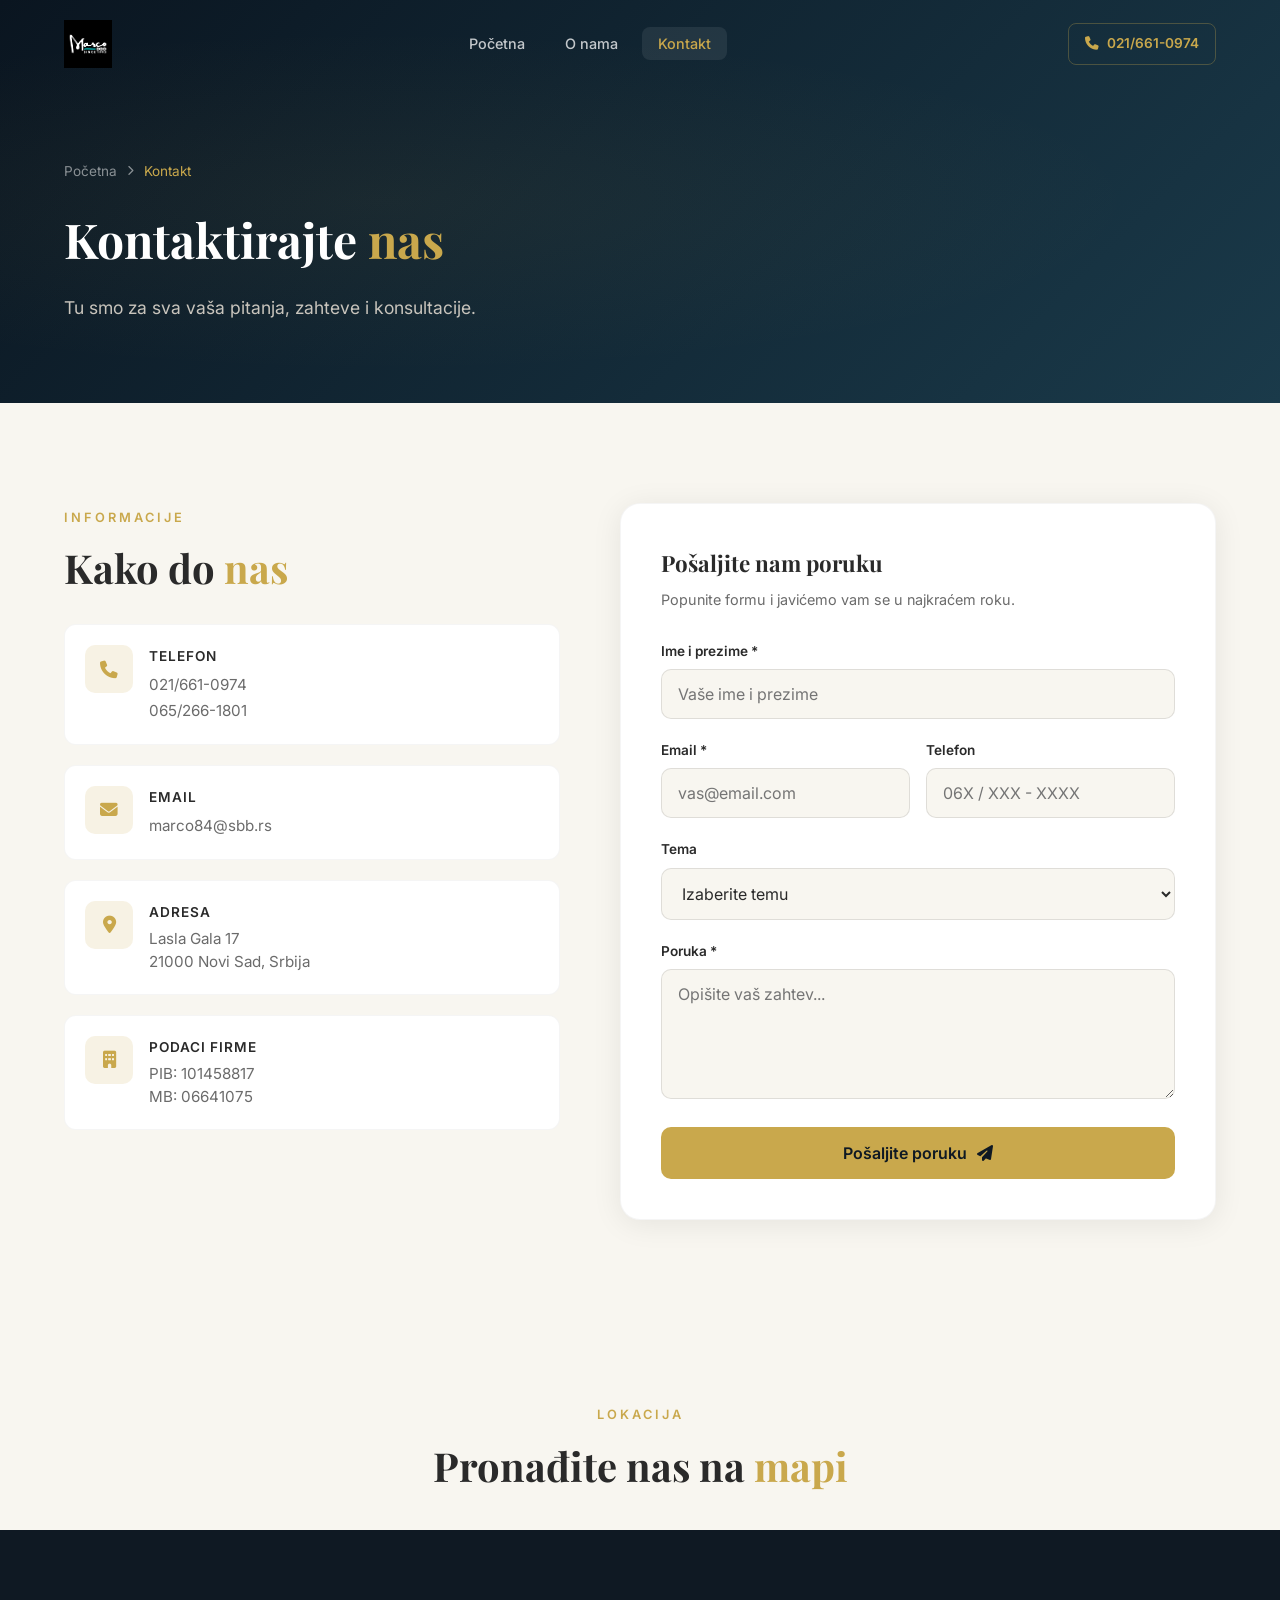
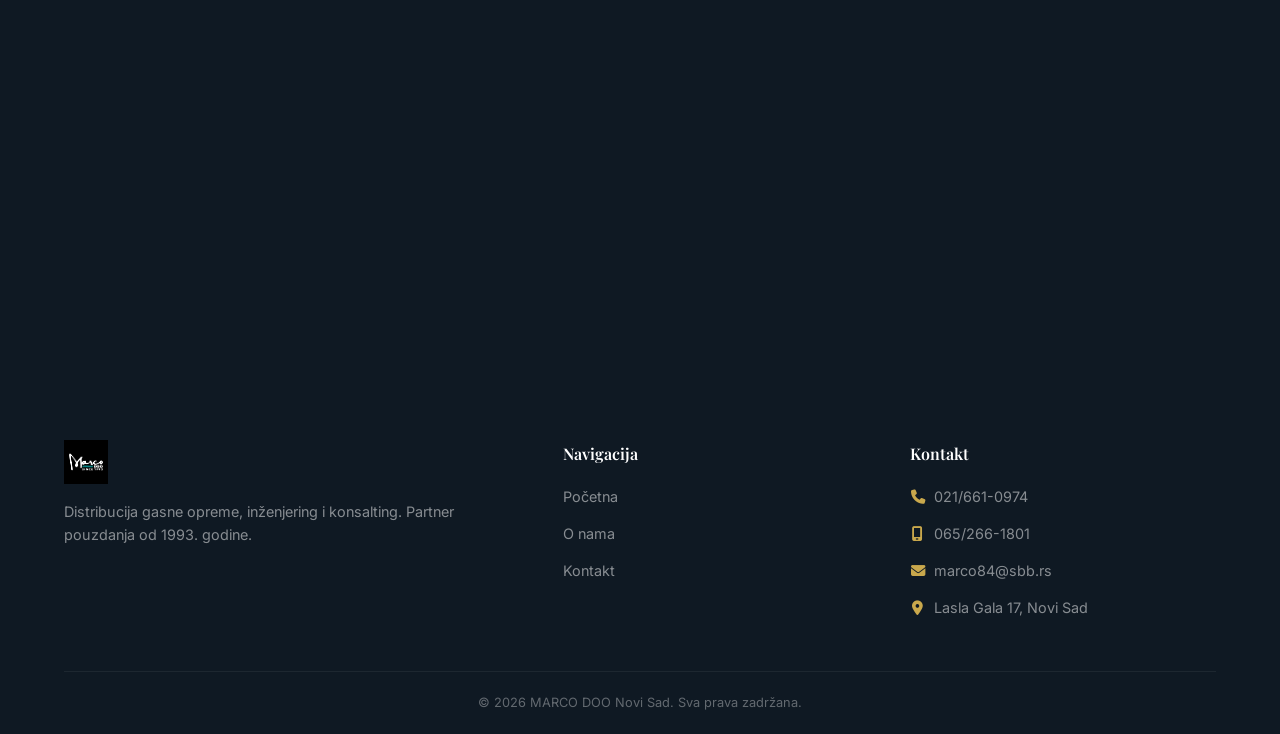
==== kontakt.html @ 7f768293 "Add OG & Twitter Card meta tags with logo image for rich link previews Added complete Open Graph and" ====
<!DOCTYPE html>
<html lang="sr" dir="ltr">
<head>
  <meta charset="UTF-8">
  <meta name="viewport" content="width=device-width, initial-scale=1.0">
  <title>Kontakt - MARCO DOO Novi Sad</title>
  <meta name="description" content="Kontaktirajte MARCO DOO Novi Sad — telefon, email, adresa. Distribucija gasne opreme i inženjering.">
  <link rel="canonical" href="https://marco-ns.rs/kontakt.html">
  <meta property="og:title" content="Kontakt - MARCO DOO Novi Sad">
  <meta property="og:description" content="Kontaktirajte nas za sve informacije o gasnoj opremi, inženjeringu i konsaltingu.">
  <meta property="og:type" content="website">
  <meta property="og:url" content="https://marco-ns.rs/kontakt.html">
  <meta property="og:image" content="https://marco-ns.rs/images/viber_image_2026-03-04_09-18-24-986.jpg">
  <meta property="og:image:alt" content="MARCO DOO logo">
  <meta property="og:image:type" content="image/jpeg">
  <meta property="og:image:width" content="1200">
  <meta property="og:image:height" content="630">
  <meta property="og:site_name" content="MARCO DOO">
  <meta property="og:locale" content="sr_RS">
  <meta name="twitter:card" content="summary_large_image">
  <meta name="twitter:title" content="Kontakt - MARCO DOO Novi Sad">
  <meta name="twitter:description" content="Kontaktirajte nas za sve informacije o gasnoj opremi, inženjeringu i konsaltingu.">
  <meta name="twitter:image" content="https://marco-ns.rs/images/viber_image_2026-03-04_09-18-24-986.jpg">
  <link rel="preconnect" href="https://fonts.googleapis.com">
  <link rel="preconnect" href="https://fonts.gstatic.com" crossorigin>
  <link href="https://fonts.googleapis.com/css2?family=Playfair+Display:wght@400;500;600;700&family=Inter:wght@300;400;500;600;700&display=swap" rel="stylesheet">
  <link rel="stylesheet" href="https://cdnjs.cloudflare.com/ajax/libs/font-awesome/6.5.1/css/all.min.css">
  <link rel="stylesheet" href="style.css">
</head>
<body>

  <!-- Preloader -->
  <div class="preloader" id="preloader">
    <div class="preloader__inner">
      <div class="preloader__logo"><img src="images/viber_image_2026-03-04_09-18-24-986.jpg" alt="MARCO DOO" class="preloader__logo-img"></div>
      <div class="preloader__bar"><div class="preloader__progress"></div></div>
    </div>
  </div>

  <!-- Header -->
  <header class="header" id="header">
    <nav class="nav container">
      <a href="index.html" class="nav__logo">
        <img src="images/viber_image_2026-03-04_09-18-24-986.jpg" alt="MARCO DOO logo" class="nav__logo-img">
      </a>
      <ul class="nav__menu" id="navMenu">
        <li><a href="index.html" class="nav__link"><i class="fa-solid fa-house"></i> Početna</a></li>
        <li><a href="onama.html" class="nav__link"><i class="fa-solid fa-landmark"></i> O nama</a></li>
        <li><a href="kontakt.html" class="nav__link active"><i class="fa-solid fa-envelope"></i> Kontakt</a></li>
        <li class="nav__menu-cta">
          <a href="tel:+381216610974" class="btn btn--gold btn--sm"><i class="fa-solid fa-phone"></i> Pozovite nas</a>
        </li>
        <li class="nav__menu-social">
          <a href="mailto:marco84@sbb.rs"><i class="fa-solid fa-envelope"></i></a>
          <a href="tel:+381216610974"><i class="fa-solid fa-phone"></i></a>
        </li>
      </ul>
      <div class="nav__actions">
        <a href="tel:+381216610974" class="nav__phone"><i class="fa-solid fa-phone"></i> <span>021/661-0974</span></a>
        <button class="nav__burger" id="navBurger" aria-label="Otvori meni">
          <span></span><span></span><span></span>
        </button>
      </div>
    </nav>
    <div class="mobile-overlay" id="mobileOverlay"></div>
  </header>

  <main>
    <!-- Page Hero -->
    <section class="page-hero">
      <div class="page-hero__bg"></div>
      <div class="container page-hero__content">
        <div class="page-hero__breadcrumb animate-on-scroll">
          <a href="index.html">Početna</a> <i class="fa-solid fa-chevron-right"></i> <span>Kontakt</span>
        </div>
        <h1 class="animate-on-scroll">Kontaktirajte <span class="text-gold">nas</span></h1>
        <p class="animate-on-scroll">Tu smo za sva vaša pitanja, zahteve i konsultacije.</p>
      </div>
    </section>

    <!-- Contact Section -->
    <section class="contact section">
      <div class="container">
        <div class="contact__grid">
          <!-- Contact Info -->
          <div class="contact__info">
            <span class="section__label animate-on-scroll">Informacije</span>
            <h2 class="section__title animate-on-scroll">Kako do <span class="text-gold">nas</span></h2>

            <div class="contact__cards">
              <div class="contact__card animate-on-scroll">
                <div class="contact__card-icon"><i class="fa-solid fa-phone"></i></div>
                <div>
                  <h4>Telefon</h4>
                  <a href="tel:+381216610974">021/661-0974</a>
                  <a href="tel:+381652661801">065/266-1801</a>
                </div>
              </div>
              <div class="contact__card animate-on-scroll">
                <div class="contact__card-icon"><i class="fa-solid fa-envelope"></i></div>
                <div>
                  <h4>Email</h4>
                  <a href="mailto:marco84@sbb.rs">marco84@sbb.rs</a>
                </div>
              </div>
              <div class="contact__card animate-on-scroll">
                <div class="contact__card-icon"><i class="fa-solid fa-location-dot"></i></div>
                <div>
                  <h4>Adresa</h4>
                  <p>Lasla Gala 17<br>21000 Novi Sad, Srbija</p>
                </div>
              </div>
              <div class="contact__card animate-on-scroll">
                <div class="contact__card-icon"><i class="fa-solid fa-building"></i></div>
                <div>
                  <h4>Podaci firme</h4>
                  <p>PIB: 101458817<br>MB: 06641075</p>
                </div>
              </div>
            </div>
          </div>

          <!-- Contact Form -->
          <div class="contact__form-wrap animate-on-scroll">
            <h3>Pošaljite nam poruku</h3>
            <p>Popunite formu i javićemo vam se u najkraćem roku.</p>
            <form class="contact__form" id="contactForm">
              <div class="form__group">
                <label for="name">Ime i prezime *</label>
                <input type="text" id="name" name="name" required placeholder="Vaše ime i prezime">
              </div>
              <div class="form__row">
                <div class="form__group">
                  <label for="email">Email *</label>
                  <input type="email" id="email" name="email" required placeholder="vas@email.com">
                </div>
                <div class="form__group">
                  <label for="phone">Telefon</label>
                  <input type="tel" id="phone" name="phone" placeholder="06X / XXX - XXXX">
                </div>
              </div>
              <div class="form__group">
                <label for="subject">Tema</label>
                <select id="subject" name="subject">
                  <option value="">Izaberite temu</option>
                  <option value="distribucija">Distribucija gasne opreme</option>
                  <option value="inzenjering">Inženjering i projektovanje</option>
                  <option value="konsalting">Konsalting</option>
                  <option value="servis">Servis i podrška</option>
                  <option value="ostalo">Ostalo</option>
                </select>
              </div>
              <div class="form__group">
                <label for="message">Poruka *</label>
                <textarea id="message" name="message" rows="5" required placeholder="Opišite vaš zahtev..."></textarea>
              </div>
              <button type="submit" class="btn btn--gold btn--lg btn--full">
                Pošaljite poruku <i class="fa-solid fa-paper-plane"></i>
              </button>
            </form>
          </div>
        </div>
      </div>
    </section>

    <!-- Map -->
    <section class="map-section">
      <div class="map-section__header container">
        <span class="section__label animate-on-scroll">Lokacija</span>
        <h2 class="section__title animate-on-scroll">Pronađite nas na <span class="text-gold">mapi</span></h2>
      </div>
      <div class="map-section__wrap">
        <iframe
          src="https://maps.google.com/maps?q=Lasla+Gala+17+Novi+Sad&output=embed"
          width="100%"
          height="450"
          style="border:0;"
          allowfullscreen=""
          loading="lazy"
          referrerpolicy="no-referrer-when-downgrade"
          title="MARCO DOO lokacija - Lasla Gala 17, Novi Sad">
        </iframe>
      </div>
    </section>
  </main>

  <!-- Footer -->
  <footer class="footer">
    <div class="container">
      <div class="footer__inner">
        <div class="footer__brand">
          <a href="index.html" class="footer__logo">
            <img src="images/viber_image_2026-03-04_09-18-24-986.jpg" alt="MARCO DOO logo" class="footer__logo-img">
          </a>
          <p class="footer__desc">Distribucija gasne opreme, inženjering i konsalting. Partner pouzdanja od 1993. godine.</p>
        </div>
        <div class="footer__nav">
          <h4>Navigacija</h4>
          <ul>
            <li><a href="index.html">Početna</a></li>
            <li><a href="onama.html">O nama</a></li>
            <li><a href="kontakt.html">Kontakt</a></li>
          </ul>
        </div>
        <div class="footer__contact">
          <h4>Kontakt</h4>
          <ul>
            <li><a href="tel:+381216610974"><i class="fa-solid fa-phone"></i> 021/661-0974</a></li>
            <li><a href="tel:+381652661801"><i class="fa-solid fa-mobile-screen"></i> 065/266-1801</a></li>
            <li><a href="mailto:marco84@sbb.rs"><i class="fa-solid fa-envelope"></i> marco84@sbb.rs</a></li>
            <li><span><i class="fa-solid fa-location-dot"></i> Lasla Gala 17, Novi Sad</span></li>
          </ul>
        </div>
      </div>
      <div class="footer__bottom">
        <p>&copy; <span class="current-year"></span> MARCO DOO Novi Sad. Sva prava zadržana.</p>
      </div>
    </div>
  </footer>

  <!-- Back to top -->
  <button class="back-to-top" id="backToTop" aria-label="Nazad na vrh">
    <i class="fa-solid fa-chevron-up"></i>
  </button>

  <script src="script.js"></script>
</body>
</html>
---- style.css ----
/* ================================================
   MARCO DOO - Premium Corporate Website
   Distribucija gasne opreme, inženjering, konsalting
   ================================================ */

/* ---- Variables ---- */
:root {
  --navy: #0f1923;
  --navy-light: #1a2d3d;
  --navy-mid: #142533;
  --gold: #c9a84c;
  --gold-light: #e0bf5a;
  --gold-dark: #a88b3a;
  --gold-glow: rgba(201, 168, 76, 0.15);
  --cream: #f8f6f0;
  --cream-dark: #efe9dc;
  --white: #ffffff;
  --text: #2a2a2a;
  --text-light: #6b6b6b;
  --text-on-dark: #c8c4bc;
  --border: rgba(201, 168, 76, 0.2);
  --shadow: 0 4px 30px rgba(0, 0, 0, 0.08);
  --shadow-lg: 0 20px 60px rgba(0, 0, 0, 0.12);
  --shadow-gold: 0 8px 30px rgba(201, 168, 76, 0.2);
  --radius: 12px;
  --radius-lg: 20px;
  --transition: 0.4s cubic-bezier(0.25, 0.46, 0.45, 0.94);
  --font-heading: 'Playfair Display', Georgia, serif;
  --font-body: 'Inter', -apple-system, sans-serif;
}

/* ---- Reset & Base ---- */
*, *::before, *::after { box-sizing: border-box; margin: 0; padding: 0; }

html {
  scroll-behavior: smooth;
  overflow-x: hidden;
}

body {
  font-family: var(--font-body);
  font-size: 16px;
  line-height: 1.7;
  color: var(--text);
  background: var(--cream);
  overflow-x: hidden;
  -webkit-font-smoothing: antialiased;
}

img { max-width: 100%; height: auto; display: block; }
a { text-decoration: none; color: inherit; transition: color var(--transition); }
ul { list-style: none; }
button { border: none; background: none; cursor: pointer; font-family: inherit; }
input, textarea, select { font-family: inherit; font-size: inherit; }

.container {
  max-width: 1200px;
  margin: 0 auto;
  padding: 0 24px;
}

.text-gold { color: var(--gold); }

/* ---- Preloader ---- */
.preloader {
  position: fixed;
  inset: 0;
  z-index: 10000;
  background: var(--navy);
  display: flex;
  align-items: center;
  justify-content: center;
  transition: opacity 0.6s ease, visibility 0.6s ease;
  animation: preloaderForceHide 0.6s ease 1.5s forwards;
}

.preloader.loaded {
  opacity: 0;
  visibility: hidden;
  pointer-events: none;
  animation: none;
}

@keyframes preloaderForceHide {
  to { opacity: 0; visibility: hidden; pointer-events: none; }
}

.preloader__inner { text-align: center; }

.preloader__logo {
  margin-bottom: 24px;
  text-align: center;
}

.preloader__logo-img {
  height: 60px;
  width: auto;
  filter: invert(1) brightness(2);
}

.preloader__bar {
  width: 200px;
  height: 2px;
  background: rgba(255,255,255,0.1);
  border-radius: 2px;
  overflow: hidden;
}

.preloader__progress {
  width: 0;
  height: 100%;
  background: var(--gold);
  border-radius: 2px;
  animation: preloaderBar 1.2s ease forwards;
}

@keyframes preloaderBar {
  to { width: 100%; }
}

/* ---- Header ---- */
.header {
  position: fixed;
  top: 0;
  left: 0;
  width: 100%;
  z-index: 1000;
  padding: 20px 0;
  transition: all var(--transition);
}

.header.scrolled {
  background: rgba(15, 25, 35, 0.95);
  backdrop-filter: blur(20px);
  padding: 12px 0;
  box-shadow: 0 4px 30px rgba(0, 0, 0, 0.3);
}

.nav {
  display: flex;
  align-items: center;
  justify-content: space-between;
}

.nav__logo {
  display: flex;
  align-items: center;
  gap: 12px;
  z-index: 1001;
}

.nav__logo-img {
  height: 48px;
  width: auto;
  filter: invert(1) brightness(2);
  transition: all var(--transition);
}

.nav__logo:hover .nav__logo-img { opacity: 0.85; }

.nav__menu {
  display: flex;
  align-items: center;
  gap: 8px;
}

.nav__link {
  color: rgba(255,255,255,0.75);
  font-size: 0.9rem;
  font-weight: 500;
  padding: 8px 16px;
  border-radius: 8px;
  transition: all var(--transition);
}

.nav__link i { display: none; }

.nav__link:hover,
.nav__link.active {
  color: var(--white);
  background: rgba(255,255,255,0.08);
}

.nav__link.active { color: var(--gold); }

.nav__actions {
  display: flex;
  align-items: center;
  gap: 16px;
}

.nav__phone {
  color: var(--gold);
  font-size: 0.85rem;
  font-weight: 600;
  display: flex;
  align-items: center;
  gap: 8px;
  padding: 8px 16px;
  border: 1px solid rgba(201, 168, 76, 0.3);
  border-radius: 8px;
  transition: all var(--transition);
}

.nav__phone:hover {
  background: var(--gold);
  color: var(--navy);
}

.nav__burger { display: none; }
.nav__menu-cta { display: none; }
.nav__menu-social { display: none; }

/* Mobile Overlay */
.mobile-overlay {
  position: fixed;
  inset: 0;
  background: rgba(0, 0, 0, 0.6);
  z-index: 999;
  opacity: 0;
  visibility: hidden;
  pointer-events: none;
  transition: all var(--transition);
}

.mobile-overlay.active {
  opacity: 1;
  visibility: visible;
  pointer-events: auto;
}

/* ---- Buttons ---- */
.btn {
  display: inline-flex;
  align-items: center;
  gap: 10px;
  font-weight: 600;
  font-size: 0.95rem;
  padding: 14px 32px;
  border-radius: 10px;
  transition: all var(--transition);
  position: relative;
  overflow: hidden;
}

.btn--gold {
  background: var(--gold);
  color: var(--navy);
}

.btn--gold:hover {
  background: var(--gold-light);
  transform: translateY(-2px);
  box-shadow: var(--shadow-gold);
}

.btn--outline {
  border: 2px solid rgba(255,255,255,0.3);
  color: var(--white);
}

.btn--outline:hover {
  border-color: var(--gold);
  color: var(--gold);
  background: rgba(201, 168, 76, 0.08);
}

.btn--white {
  background: var(--white);
  color: var(--navy);
}

.btn--white:hover {
  transform: translateY(-2px);
  box-shadow: var(--shadow);
}

.btn--sm { padding: 10px 20px; font-size: 0.85rem; }
.btn--lg { padding: 16px 36px; font-size: 1rem; }
.btn--full { width: 100%; justify-content: center; }

/* ---- Section Helpers ---- */
.section { padding: 100px 0; }

.section--dark {
  background: var(--navy);
  color: var(--white);
}

.section--alt { background: var(--cream-dark); }

.section__header {
  text-align: center;
  max-width: 600px;
  margin: 0 auto 60px;
}

.section__label {
  display: inline-block;
  font-size: 0.8rem;
  font-weight: 600;
  text-transform: uppercase;
  letter-spacing: 3px;
  color: var(--gold);
  margin-bottom: 16px;
}

.section__title {
  font-family: var(--font-heading);
  font-size: 2.5rem;
  font-weight: 700;
  line-height: 1.2;
  margin-bottom: 16px;
}

.section--dark .section__title { color: var(--white); }

.section__desc {
  font-size: 1.05rem;
  color: var(--text-light);
  line-height: 1.7;
}

.section--dark .section__desc { color: var(--text-on-dark); }

/* ---- Scroll Animations ---- */
.animate-on-scroll {
  opacity: 1;
  transform: translateY(20px);
  transition: opacity 0.7s ease, transform 0.7s ease;
}

.animate-on-scroll.visible {
  opacity: 1;
  transform: translateY(0);
}

/* ---- Hero ---- */
.hero {
  position: relative;
  min-height: 100vh;
  display: flex;
  align-items: center;
  justify-content: center;
  overflow: hidden;
}

.hero__bg {
  position: absolute;
  inset: 0;
  background: linear-gradient(135deg, #0a1520 0%, #0f2027 30%, #1a3a4a 60%, #0f1923 100%);
  z-index: 0;
}

.hero__bg::after {
  content: '';
  position: absolute;
  inset: 0;
  background:
    radial-gradient(ellipse at 20% 50%, rgba(201, 168, 76, 0.08) 0%, transparent 60%),
    radial-gradient(ellipse at 80% 20%, rgba(201, 168, 76, 0.05) 0%, transparent 50%);
}

/* Geometric Shapes */
.hero__geometric {
  position: absolute;
  inset: 0;
  z-index: 1;
  overflow: hidden;
}

.hero__shape {
  position: absolute;
  border: 1px solid rgba(201, 168, 76, 0.1);
  border-radius: 4px;
  animation: floatShape 20s ease-in-out infinite;
}

.hero__shape--1 {
  width: 300px;
  height: 300px;
  top: 10%;
  right: -5%;
  transform: rotate(45deg);
  animation-delay: 0s;
}

.hero__shape--2 {
  width: 200px;
  height: 200px;
  bottom: 15%;
  left: -3%;
  transform: rotate(30deg);
  animation-delay: -5s;
  border-color: rgba(201, 168, 76, 0.06);
}

.hero__shape--3 {
  width: 150px;
  height: 150px;
  top: 20%;
  left: 15%;
  transform: rotate(60deg);
  animation-delay: -10s;
  border-color: rgba(201, 168, 76, 0.04);
}

.hero__shape--4 {
  width: 100px;
  height: 100px;
  bottom: 30%;
  right: 20%;
  transform: rotate(15deg);
  animation-delay: -15s;
  border-color: rgba(201, 168, 76, 0.08);
}

@keyframes floatShape {
  0%, 100% { transform: rotate(45deg) translate(0, 0); }
  25% { transform: rotate(50deg) translate(20px, -15px); }
  50% { transform: rotate(42deg) translate(-10px, 20px); }
  75% { transform: rotate(48deg) translate(15px, 10px); }
}

.hero__content {
  position: relative;
  z-index: 2;
  text-align: center;
  padding: 120px 0 80px;
  max-width: 800px;
  margin: 0 auto;
}

.hero__badge {
  display: inline-block;
  padding: 8px 24px;
  background: rgba(201, 168, 76, 0.1);
  border: 1px solid rgba(201, 168, 76, 0.25);
  border-radius: 50px;
  color: var(--gold);
  font-size: 0.85rem;
  font-weight: 600;
  letter-spacing: 2px;
  text-transform: uppercase;
  margin-bottom: 28px;
}

.hero__title {
  font-family: var(--font-heading);
  font-size: 3.8rem;
  font-weight: 700;
  color: var(--white);
  line-height: 1.15;
  margin-bottom: 24px;
}

.hero__title-accent {
  color: var(--gold);
  position: relative;
}

.hero__title-accent::after {
  content: '';
  position: absolute;
  bottom: 2px;
  left: 0;
  width: 100%;
  height: 3px;
  background: var(--gold);
  opacity: 0.3;
  border-radius: 2px;
}

.hero__subtitle {
  font-size: 1.15rem;
  color: var(--text-on-dark);
  line-height: 1.8;
  max-width: 600px;
  margin: 0 auto 40px;
}

.hero__actions {
  display: flex;
  gap: 16px;
  justify-content: center;
  margin-bottom: 60px;
}

.hero__stats {
  display: flex;
  align-items: center;
  justify-content: center;
  gap: 40px;
  padding-top: 40px;
  border-top: 1px solid rgba(255,255,255,0.08);
}

.hero__stat { text-align: center; }

.hero__stat-number {
  font-family: var(--font-heading);
  font-size: 2.5rem;
  font-weight: 700;
  color: var(--gold);
  display: block;
}

.hero__stat-plus {
  font-family: var(--font-heading);
  font-size: 2rem;
  color: var(--gold);
}

.hero__stat-icon {
  font-size: 2rem;
  color: var(--gold);
  display: block;
  margin-bottom: 4px;
}

.hero__stat-label {
  font-size: 0.8rem;
  color: rgba(255,255,255,0.5);
  text-transform: uppercase;
  letter-spacing: 1px;
  margin-top: 4px;
  display: block;
}

.hero__stat-divider {
  width: 1px;
  height: 40px;
  background: rgba(255,255,255,0.1);
}

/* Hero Scroll Indicator */
.hero__scroll {
  position: absolute;
  bottom: 30px;
  left: 50%;
  transform: translateX(-50%);
  z-index: 2;
  text-align: center;
  color: rgba(255,255,255,0.4);
  font-size: 0.7rem;
  letter-spacing: 2px;
  text-transform: uppercase;
}

.hero__scroll-line {
  width: 1px;
  height: 40px;
  background: linear-gradient(to bottom, var(--gold), transparent);
  margin: 10px auto 0;
  animation: scrollLine 2s ease-in-out infinite;
}

@keyframes scrollLine {
  0%, 100% { opacity: 0.3; transform: scaleY(0.5); transform-origin: top; }
  50% { opacity: 1; transform: scaleY(1); }
}

/* ---- Page Hero (subpages) ---- */
.page-hero {
  position: relative;
  padding: 160px 0 80px;
  overflow: hidden;
}

.page-hero__bg {
  position: absolute;
  inset: 0;
  background: linear-gradient(135deg, #0a1520, #1a3a4a);
  z-index: 0;
}

.page-hero__bg::after {
  content: '';
  position: absolute;
  inset: 0;
  background: radial-gradient(ellipse at 30% 50%, rgba(201, 168, 76, 0.06) 0%, transparent 60%);
}

.page-hero__content {
  position: relative;
  z-index: 2;
}

.page-hero__breadcrumb {
  font-size: 0.85rem;
  color: rgba(255,255,255,0.5);
  margin-bottom: 16px;
  display: flex;
  align-items: center;
  gap: 10px;
}

.page-hero__breadcrumb a {
  color: rgba(255,255,255,0.5);
  transition: color var(--transition);
}

.page-hero__breadcrumb a:hover { color: var(--gold); }
.page-hero__breadcrumb i { font-size: 0.65rem; }
.page-hero__breadcrumb span { color: var(--gold); }

.page-hero h1 {
  font-family: var(--font-heading);
  font-size: 3rem;
  color: var(--white);
  margin-bottom: 12px;
}

.page-hero p {
  font-size: 1.1rem;
  color: var(--text-on-dark);
  max-width: 500px;
}

/* ---- About Intro ---- */
.about-intro__grid {
  display: grid;
  grid-template-columns: 1fr 1fr;
  gap: 60px;
  align-items: center;
}

.about-intro__image { position: relative; }

.about-intro__img-placeholder {
  width: 100%;
  aspect-ratio: 4/3;
  background: linear-gradient(135deg, var(--navy), var(--navy-light));
  border-radius: var(--radius-lg);
  display: flex;
  flex-direction: column;
  align-items: center;
  justify-content: center;
  gap: 12px;
  color: rgba(255,255,255,0.15);
}

.about-intro__img-placeholder i { font-size: 4rem; }
.about-intro__img-placeholder span { font-size: 0.9rem; letter-spacing: 2px; text-transform: uppercase; }

.about-intro__experience {
  position: absolute;
  bottom: -20px;
  right: -20px;
  background: var(--gold);
  color: var(--navy);
  padding: 20px 28px;
  border-radius: var(--radius);
  text-align: center;
  box-shadow: var(--shadow-gold);
}

.about-intro__experience-number {
  display: block;
  font-family: var(--font-heading);
  font-size: 2.2rem;
  font-weight: 700;
  line-height: 1;
}

.about-intro__experience-text {
  font-size: 0.75rem;
  font-weight: 600;
  text-transform: uppercase;
  letter-spacing: 1px;
}

.about-intro__text {
  font-size: 1.05rem;
  color: var(--text-light);
  margin-bottom: 16px;
}

.about-intro__features {
  display: flex;
  flex-direction: column;
  gap: 20px;
  margin: 32px 0;
}

.about-intro__feature {
  display: flex;
  gap: 16px;
  align-items: flex-start;
}

.about-intro__feature-icon {
  width: 48px;
  height: 48px;
  min-width: 48px;
  background: var(--gold-glow);
  color: var(--gold);
  display: flex;
  align-items: center;
  justify-content: center;
  border-radius: 10px;
  font-size: 1.1rem;
}

.about-intro__feature strong {
  display: block;
  margin-bottom: 2px;
  font-size: 0.95rem;
}

.about-intro__feature p {
  font-size: 0.85rem;
  color: var(--text-light);
  line-height: 1.5;
}

/* ---- Services ---- */
.services__grid {
  display: grid;
  grid-template-columns: repeat(4, 1fr);
  gap: 24px;
}

.services__card {
  background: rgba(255,255,255,0.04);
  border: 1px solid rgba(255,255,255,0.06);
  border-radius: var(--radius-lg);
  padding: 40px 28px;
  position: relative;
  overflow: hidden;
  transition: all var(--transition);
}

.services__card:hover {
  background: rgba(255,255,255,0.07);
  border-color: rgba(201, 168, 76, 0.2);
  transform: translateY(-4px);
}

.services__card-icon {
  width: 56px;
  height: 56px;
  background: var(--gold-glow);
  color: var(--gold);
  display: flex;
  align-items: center;
  justify-content: center;
  border-radius: 14px;
  font-size: 1.3rem;
  margin-bottom: 24px;
  transition: all var(--transition);
}

.services__card:hover .services__card-icon {
  background: var(--gold);
  color: var(--navy);
}

.services__card h3 {
  font-family: var(--font-heading);
  font-size: 1.2rem;
  font-weight: 600;
  margin-bottom: 12px;
}

.services__card p {
  font-size: 0.9rem;
  color: var(--text-on-dark);
  line-height: 1.6;
}

.services__card-number {
  position: absolute;
  top: 20px;
  right: 20px;
  font-family: var(--font-heading);
  font-size: 3rem;
  font-weight: 700;
  color: rgba(255,255,255,0.03);
  line-height: 1;
}

/* ---- Partners ---- */
.partners__grid {
  display: grid;
  grid-template-columns: repeat(3, 1fr);
  gap: 30px;
}

.partners__card {
  background: var(--white);
  border: 1px solid rgba(0,0,0,0.06);
  border-radius: var(--radius-lg);
  padding: 40px 30px;
  text-align: center;
  transition: all var(--transition);
  position: relative;
}

.partners__card:hover {
  transform: translateY(-6px);
  box-shadow: var(--shadow-lg);
  border-color: rgba(201, 168, 76, 0.2);
}

.partners__logo {
  width: 80px;
  height: 80px;
  background: linear-gradient(135deg, var(--navy), var(--navy-light));
  border-radius: 50%;
  display: flex;
  align-items: center;
  justify-content: center;
  margin: 0 auto 20px;
  color: var(--gold);
  font-family: var(--font-heading);
  font-size: 1.1rem;
  font-weight: 700;
  letter-spacing: 1px;
}

.partners__logo i { font-size: 1.6rem; }

.partners__card h3 {
  font-family: var(--font-heading);
  font-size: 1.2rem;
  font-weight: 600;
  margin-bottom: 10px;
}

.partners__card p {
  font-size: 0.9rem;
  color: var(--text-light);
  line-height: 1.6;
  margin-bottom: 16px;
}

.partners__tag {
  display: inline-block;
  padding: 4px 14px;
  background: var(--gold-glow);
  color: var(--gold-dark);
  font-size: 0.75rem;
  font-weight: 600;
  border-radius: 50px;
  text-transform: uppercase;
  letter-spacing: 1px;
}

/* ---- CTA ---- */
.cta {
  position: relative;
  padding: 100px 0;
  overflow: hidden;
}

.cta__bg {
  position: absolute;
  inset: 0;
  background: linear-gradient(135deg, #0a1520, var(--navy), #1a3a4a);
  z-index: 0;
}

.cta__bg::before {
  content: '';
  position: absolute;
  inset: 0;
  background: radial-gradient(ellipse at center, rgba(201, 168, 76, 0.08), transparent 70%);
}

.cta__content {
  position: relative;
  z-index: 2;
  text-align: center;
}

.cta h2 {
  font-family: var(--font-heading);
  font-size: 2.5rem;
  color: var(--white);
  margin-bottom: 16px;
}

.cta p {
  font-size: 1.1rem;
  color: var(--text-on-dark);
  margin-bottom: 36px;
  max-width: 500px;
  margin-left: auto;
  margin-right: auto;
}

.cta__actions {
  display: flex;
  gap: 16px;
  justify-content: center;
  flex-wrap: wrap;
}

/* ---- Story (O nama) ---- */
.story__intro {
  display: grid;
  grid-template-columns: 1.2fr 1fr;
  gap: 60px;
  align-items: center;
}

.story__intro-content .section__label { display: block; }

.story__intro-content p {
  font-size: 1.05rem;
  color: var(--text-light);
  margin-bottom: 16px;
}

.story__img-placeholder {
  width: 100%;
  aspect-ratio: 4/3;
  background: linear-gradient(135deg, var(--navy), var(--navy-light));
  border-radius: var(--radius-lg);
  display: flex;
  flex-direction: column;
  align-items: center;
  justify-content: center;
  gap: 12px;
  color: rgba(255,255,255,0.15);
}

.story__img-placeholder i { font-size: 3.5rem; }
.story__img-placeholder span { font-size: 0.85rem; letter-spacing: 2px; text-transform: uppercase; }

/* ---- Timeline ---- */
.timeline__track {
  position: relative;
  max-width: 800px;
  margin: 0 auto;
  padding: 40px 0;
}

.timeline__line {
  position: absolute;
  left: 50%;
  top: 0;
  bottom: 0;
  width: 2px;
  background: linear-gradient(to bottom, transparent, rgba(201, 168, 76, 0.3), transparent);
  transform: translateX(-50%);
}

.timeline__item {
  display: flex;
  justify-content: flex-end;
  padding-right: calc(50% + 40px);
  margin-bottom: 50px;
  position: relative;
}

.timeline__item--right {
  justify-content: flex-start;
  padding-right: 0;
  padding-left: calc(50% + 40px);
}

.timeline__dot {
  position: absolute;
  left: 50%;
  top: 20px;
  width: 16px;
  height: 16px;
  background: var(--gold);
  border: 3px solid var(--navy);
  border-radius: 50%;
  transform: translateX(-50%);
  z-index: 2;
}

.timeline__card {
  background: rgba(255,255,255,0.04);
  border: 1px solid rgba(255,255,255,0.08);
  border-radius: var(--radius);
  padding: 28px;
  transition: all var(--transition);
}

.timeline__card:hover {
  border-color: rgba(201, 168, 76, 0.2);
  background: rgba(255,255,255,0.06);
}

.timeline__year {
  display: inline-block;
  font-family: var(--font-heading);
  font-size: 0.85rem;
  font-weight: 700;
  color: var(--gold);
  padding: 4px 14px;
  background: var(--gold-glow);
  border-radius: 50px;
  margin-bottom: 12px;
  letter-spacing: 1px;
}

.timeline__card h3 {
  font-family: var(--font-heading);
  font-size: 1.2rem;
  margin-bottom: 8px;
}

.timeline__card p {
  font-size: 0.9rem;
  color: var(--text-on-dark);
  line-height: 1.6;
}

/* ---- Founders ---- */
.founders__grid {
  display: grid;
  grid-template-columns: repeat(3, 1fr);
  gap: 30px;
}

.founders__card {
  background: var(--white);
  border: 1px solid rgba(0,0,0,0.06);
  border-radius: var(--radius-lg);
  padding: 40px 30px;
  text-align: center;
  transition: all var(--transition);
}

.founders__card:hover {
  transform: translateY(-4px);
  box-shadow: var(--shadow-lg);
}

.founders__card--highlight {
  border-color: rgba(201, 168, 76, 0.3);
  box-shadow: var(--shadow-gold);
}

.founders__avatar {
  width: 80px;
  height: 80px;
  background: var(--cream-dark);
  border-radius: 50%;
  display: flex;
  align-items: center;
  justify-content: center;
  margin: 0 auto 20px;
  font-size: 1.8rem;
  color: var(--text-light);
}

.founders__avatar--gold {
  background: var(--gold-glow);
  color: var(--gold);
}

.founders__info h3 {
  font-family: var(--font-heading);
  font-size: 1.25rem;
  font-weight: 600;
  margin-bottom: 4px;
}

.founders__role {
  display: inline-block;
  font-size: 0.8rem;
  font-weight: 600;
  color: var(--gold);
  margin-bottom: 12px;
  text-transform: uppercase;
  letter-spacing: 1px;
}

.founders__info p {
  font-size: 0.9rem;
  color: var(--text-light);
  line-height: 1.6;
}

/* ---- Values ---- */
.values__grid {
  display: grid;
  grid-template-columns: repeat(4, 1fr);
  gap: 30px;
}

.values__item {
  text-align: center;
  padding: 30px 20px;
}

.values__icon {
  width: 64px;
  height: 64px;
  background: var(--white);
  color: var(--gold);
  display: flex;
  align-items: center;
  justify-content: center;
  border-radius: 16px;
  font-size: 1.4rem;
  margin: 0 auto 20px;
  box-shadow: var(--shadow);
  transition: all var(--transition);
}

.values__item:hover .values__icon {
  background: var(--gold);
  color: var(--navy);
  transform: translateY(-4px);
  box-shadow: var(--shadow-gold);
}

.values__item h3 {
  font-family: var(--font-heading);
  font-size: 1.15rem;
  font-weight: 600;
  margin-bottom: 8px;
}

.values__item p {
  font-size: 0.9rem;
  color: var(--text-light);
  line-height: 1.6;
}

/* ---- Contact ---- */
.contact__grid {
  display: grid;
  grid-template-columns: 1fr 1.2fr;
  gap: 60px;
  align-items: flex-start;
}

.contact__cards {
  display: flex;
  flex-direction: column;
  gap: 20px;
  margin-top: 32px;
}

.contact__card {
  display: flex;
  gap: 16px;
  align-items: flex-start;
  padding: 20px;
  background: var(--white);
  border-radius: var(--radius);
  border: 1px solid rgba(0,0,0,0.04);
  transition: all var(--transition);
}

.contact__card:hover {
  box-shadow: var(--shadow);
  border-color: rgba(201, 168, 76, 0.15);
}

.contact__card-icon {
  width: 48px;
  height: 48px;
  min-width: 48px;
  background: var(--gold-glow);
  color: var(--gold);
  display: flex;
  align-items: center;
  justify-content: center;
  border-radius: 10px;
  font-size: 1.1rem;
}

.contact__card h4 {
  font-size: 0.85rem;
  font-weight: 600;
  text-transform: uppercase;
  letter-spacing: 1px;
  color: var(--text);
  margin-bottom: 4px;
}

.contact__card a {
  display: block;
  font-size: 0.95rem;
  color: var(--text-light);
  transition: color var(--transition);
}

.contact__card a:hover { color: var(--gold); }

.contact__card p {
  font-size: 0.95rem;
  color: var(--text-light);
  line-height: 1.5;
}

/* Contact Form */
.contact__form-wrap {
  background: var(--white);
  border-radius: var(--radius-lg);
  padding: 40px;
  box-shadow: var(--shadow);
  border: 1px solid rgba(0,0,0,0.04);
}

.contact__form-wrap h3 {
  font-family: var(--font-heading);
  font-size: 1.4rem;
  margin-bottom: 6px;
}

.contact__form-wrap > p {
  font-size: 0.9rem;
  color: var(--text-light);
  margin-bottom: 28px;
}

.form__group {
  margin-bottom: 20px;
}

.form__group label {
  display: block;
  font-size: 0.85rem;
  font-weight: 600;
  margin-bottom: 6px;
  color: var(--text);
}

.form__group input,
.form__group textarea,
.form__group select {
  width: 100%;
  padding: 14px 16px;
  border: 1px solid rgba(0,0,0,0.1);
  border-radius: 10px;
  background: var(--cream);
  color: var(--text);
  transition: all var(--transition);
  outline: none;
}

.form__group input:focus,
.form__group textarea:focus,
.form__group select:focus {
  border-color: var(--gold);
  box-shadow: 0 0 0 3px var(--gold-glow);
}

.form__group textarea { resize: vertical; min-height: 120px; }

.form__row {
  display: grid;
  grid-template-columns: 1fr 1fr;
  gap: 16px;
}

/* ---- Map ---- */
.map-section {
  padding: 80px 0 0;
}

.map-section__header { text-align: center; margin-bottom: 40px; }

.map-section__wrap {
  width: 100%;
  height: 450px;
  background: var(--navy);
}

.map-section__wrap iframe {
  width: 100%;
  height: 100%;
  display: block;
}

/* ---- Footer ---- */
.footer {
  background: var(--navy);
  color: var(--text-on-dark);
  padding: 60px 0 0;
}

.footer__inner {
  display: grid;
  grid-template-columns: 1.5fr 1fr 1fr;
  gap: 40px;
  padding-bottom: 40px;
  border-bottom: 1px solid rgba(255,255,255,0.06);
}

.footer__logo {
  display: inline-flex;
  align-items: center;
  gap: 10px;
  margin-bottom: 16px;
}

.footer__logo-img {
  height: 44px;
  width: auto;
  filter: invert(1) brightness(2);
}

.footer__desc {
  font-size: 0.9rem;
  color: rgba(255,255,255,0.5);
  line-height: 1.6;
}

.footer h4 {
  font-family: var(--font-heading);
  font-size: 1rem;
  font-weight: 600;
  color: var(--white);
  margin-bottom: 16px;
}

.footer__nav ul li,
.footer__contact ul li {
  margin-bottom: 10px;
}

.footer__nav a,
.footer__contact a {
  font-size: 0.9rem;
  color: rgba(255,255,255,0.5);
  transition: color var(--transition);
  display: inline-flex;
  align-items: center;
  gap: 8px;
}

.footer__nav a:hover,
.footer__contact a:hover { color: var(--gold); }

.footer__contact span {
  font-size: 0.9rem;
  color: rgba(255,255,255,0.5);
  display: inline-flex;
  align-items: center;
  gap: 8px;
}

.footer__contact i { width: 16px; text-align: center; color: var(--gold); }

.footer__bottom {
  padding: 20px 0;
  text-align: center;
}

.footer__bottom p {
  font-size: 0.8rem;
  color: rgba(255,255,255,0.35);
}

/* ---- Back to Top ---- */
.back-to-top {
  position: fixed;
  bottom: 30px;
  right: 30px;
  width: 48px;
  height: 48px;
  background: var(--gold);
  color: var(--navy);
  border-radius: 12px;
  display: flex;
  align-items: center;
  justify-content: center;
  font-size: 1.1rem;
  z-index: 900;
  opacity: 0;
  visibility: hidden;
  pointer-events: none;
  transform: translateY(10px);
  transition: all var(--transition);
  box-shadow: var(--shadow-gold);
}

.back-to-top.visible {
  opacity: 1;
  visibility: visible;
  pointer-events: auto;
  transform: translateY(0);
}

.back-to-top:hover {
  background: var(--gold-light);
  transform: translateY(-3px);
}

/* ---- 3D Tilt Card ---- */
.tilt-card {
  transition: transform 0.3s ease;
  transform-style: preserve-3d;
  will-change: transform;
}

/* ================================================
   RESPONSIVE
   ================================================ */

@media (max-width: 1024px) {
  .services__grid { grid-template-columns: repeat(2, 1fr); }
  .values__grid { grid-template-columns: repeat(2, 1fr); }
  .hero__title { font-size: 3rem; }
}

@media (max-width: 768px) {
  .section { padding: 70px 0; }

  /* Nav Mobile */
  .nav__burger {
    display: flex;
    flex-direction: column;
    gap: 5px;
    z-index: 1001;
    width: 28px;
    padding: 4px 0;
  }

  .nav__burger span {
    display: block;
    width: 100%;
    height: 2px;
    background: var(--white);
    border-radius: 2px;
    transition: all 0.3s ease;
  }

  .nav__burger.active span:nth-child(1) { transform: rotate(45deg) translate(5px, 5px); }
  .nav__burger.active span:nth-child(2) { opacity: 0; }
  .nav__burger.active span:nth-child(3) { transform: rotate(-45deg) translate(5px, -5px); }

  .nav__phone span { display: none; }
  .nav__phone { border: none; padding: 8px; }

  .nav__menu {
    position: fixed;
    top: 0;
    right: -100%;
    width: 85%;
    max-width: 360px;
    height: 100vh;
    background: var(--navy);
    flex-direction: column;
    align-items: flex-start;
    padding: 100px 30px 40px;
    gap: 4px;
    z-index: 1000;
    transition: right 0.4s cubic-bezier(0.4, 0, 0.2, 1);
    overflow-y: auto;
    border-left: 1px solid rgba(201, 168, 76, 0.15);
  }

  .nav__menu.active { right: 0; }

  .nav__link {
    font-size: 1.05rem;
    padding: 14px 16px;
    width: 100%;
    border-radius: 10px;
  }

  .nav__link i { display: inline; margin-right: 10px; color: var(--gold); }

  .nav__link:hover,
  .nav__link.active {
    background: rgba(201, 168, 76, 0.08);
  }

  .nav__menu-cta {
    display: block;
    width: 100%;
    margin-top: 20px;
    padding-top: 20px;
    border-top: 1px solid rgba(255,255,255,0.06);
  }

  .nav__menu-cta .btn { width: 100%; justify-content: center; }

  .nav__menu-social {
    display: flex;
    gap: 16px;
    margin-top: 20px;
    padding-top: 20px;
    border-top: 1px solid rgba(255,255,255,0.06);
  }

  .nav__menu-social a {
    width: 44px;
    height: 44px;
    display: flex;
    align-items: center;
    justify-content: center;
    background: rgba(255,255,255,0.05);
    border-radius: 10px;
    color: var(--gold);
    font-size: 1.1rem;
  }

  /* Hero */
  .hero__title { font-size: 2.4rem; }
  .hero__subtitle { font-size: 1rem; }
  .hero__actions { flex-direction: column; align-items: center; }
  .hero__stats { gap: 20px; flex-wrap: wrap; }
  .hero__stat-number { font-size: 2rem; }
  .hero__scroll { display: none; }

  .hero__shape { display: none; }

  /* About */
  .about-intro__grid {
    grid-template-columns: 1fr;
    gap: 40px;
  }

  .about-intro__experience {
    right: 10px;
    bottom: -10px;
  }

  /* Story */
  .story__intro {
    grid-template-columns: 1fr;
    gap: 40px;
  }

  /* Partners */
  .partners__grid { grid-template-columns: 1fr; }

  /* Founders */
  .founders__grid { grid-template-columns: 1fr; }

  /* Timeline */
  .timeline__line { left: 20px; }

  .timeline__item,
  .timeline__item--right {
    padding-left: 60px;
    padding-right: 0;
    justify-content: flex-start;
  }

  .timeline__dot {
    left: 20px;
  }

  /* Contact */
  .contact__grid {
    grid-template-columns: 1fr;
    gap: 40px;
  }

  .form__row { grid-template-columns: 1fr; }

  /* Page Hero */
  .page-hero { padding: 130px 0 60px; }
  .page-hero h1 { font-size: 2.2rem; }

  /* CTA */
  .cta h2 { font-size: 1.8rem; }
  .cta__actions { flex-direction: column; align-items: center; }

  /* Footer */
  .footer__inner {
    grid-template-columns: 1fr 1fr;
    gap: 30px;
  }

  .footer__brand { grid-column: 1 / -1; text-align: center; }
  .footer__logo { justify-content: center; }

  /* Header mobile */
  .header { padding: 12px 0; }
  .header.scrolled { padding: 10px 0; }
  .nav__logo-img { height: 40px; }
  .header.scrolled .nav__logo-img { height: 36px; }
}

@media (max-width: 480px) {
  .container { padding: 0 16px; }
  .section { padding: 60px 0; }

  .section__title { font-size: 1.8rem; }

  .hero { min-height: 100svh; }
  .hero__content { padding: 100px 0 60px; }
  .hero__title { font-size: 2rem; }
  .hero__badge { font-size: 0.75rem; padding: 6px 18px; }
  .hero__stats { gap: 16px; }
  .hero__stat-number { font-size: 1.6rem; }
  .hero__stat-label { font-size: 0.7rem; }
  .hero__stat-divider { height: 30px; }

  .services__grid { grid-template-columns: 1fr; }
  .services__card { padding: 30px 24px; }

  .values__grid { grid-template-columns: 1fr 1fr; gap: 16px; }
  .values__item { padding: 20px 12px; }

  .contact__form-wrap { padding: 28px 20px; }

  .page-hero { padding: 110px 0 50px; }
  .page-hero h1 { font-size: 1.8rem; }

  .btn--lg { padding: 14px 28px; font-size: 0.95rem; }

  .cta { padding: 70px 0; }
  .cta h2 { font-size: 1.5rem; }

  .footer__inner { grid-template-columns: 1fr; gap: 24px; }
  .footer__brand { text-align: center; }
  .footer__logo { justify-content: center; }

  .about-intro__experience { display: none; }

  .map-section { padding: 60px 0 0; }
  .map-section__wrap { height: 300px; }

  .back-to-top { bottom: 20px; right: 20px; width: 42px; height: 42px; }
}
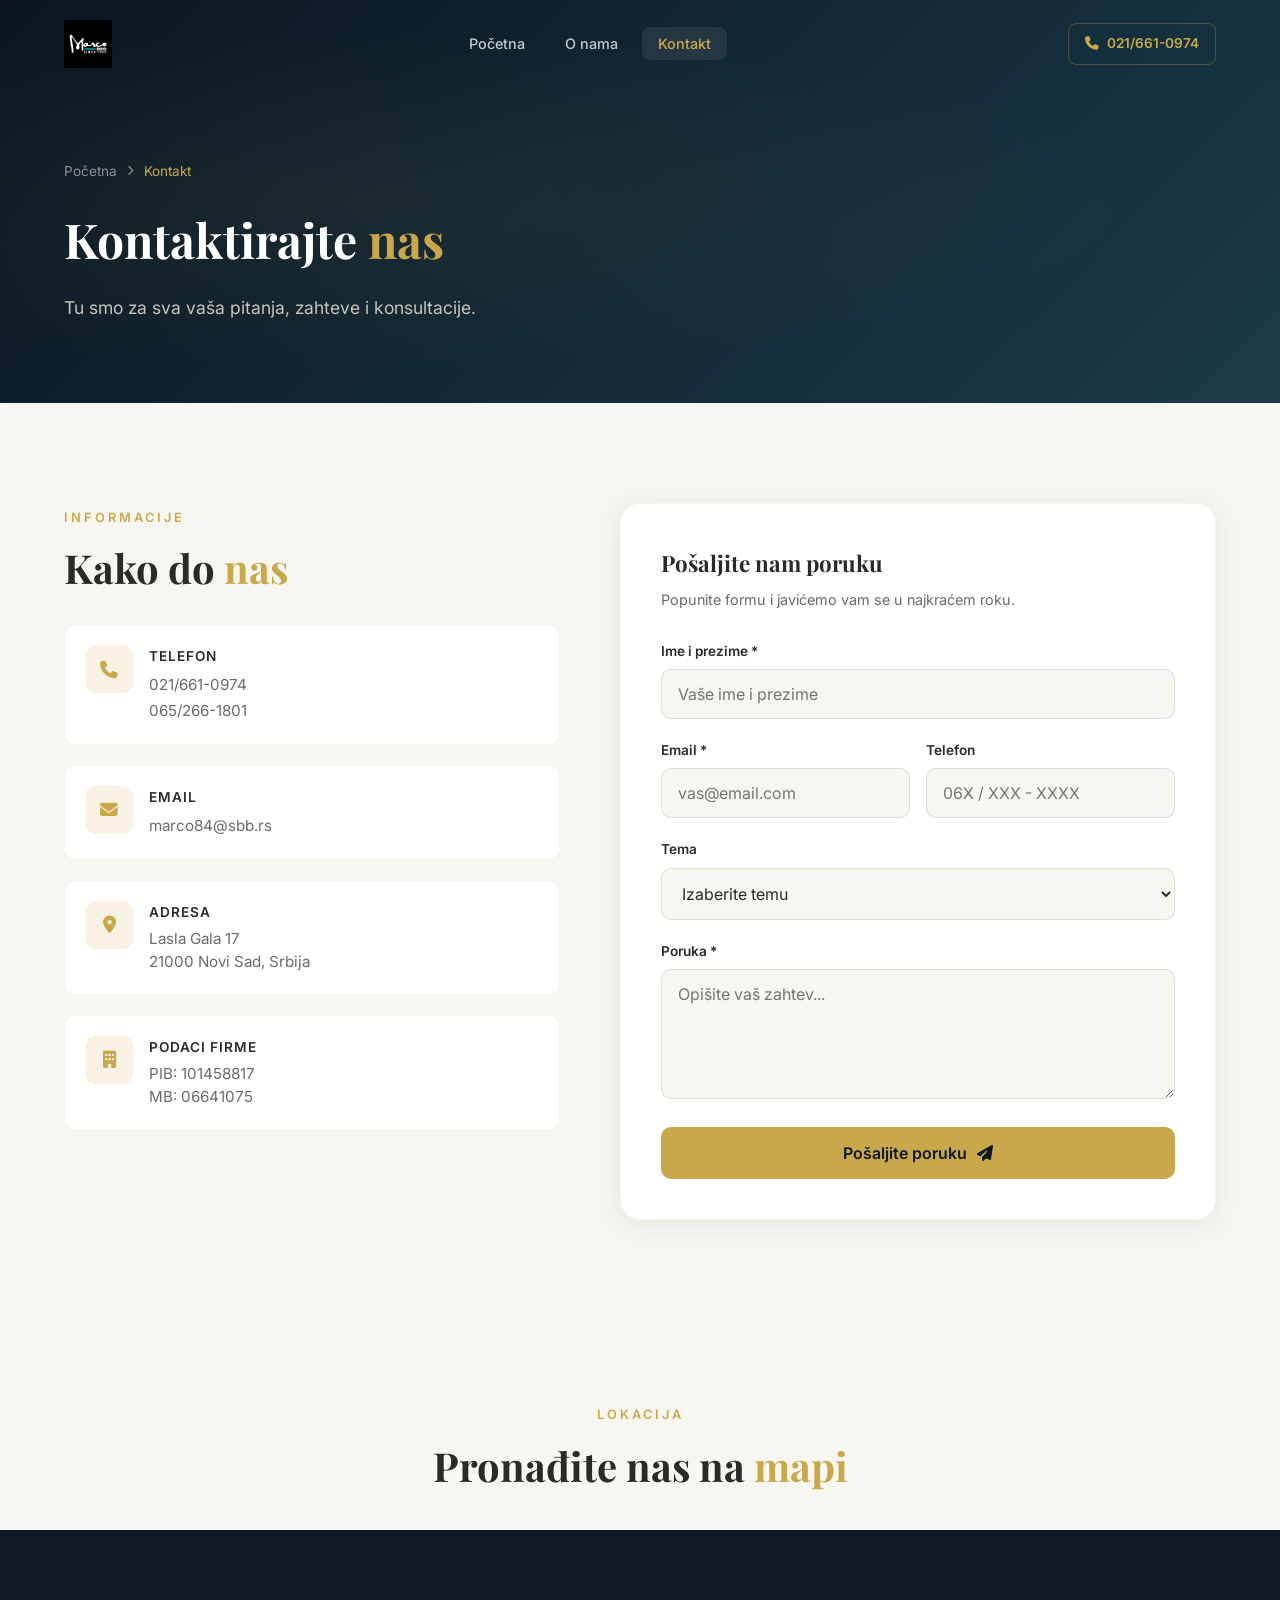
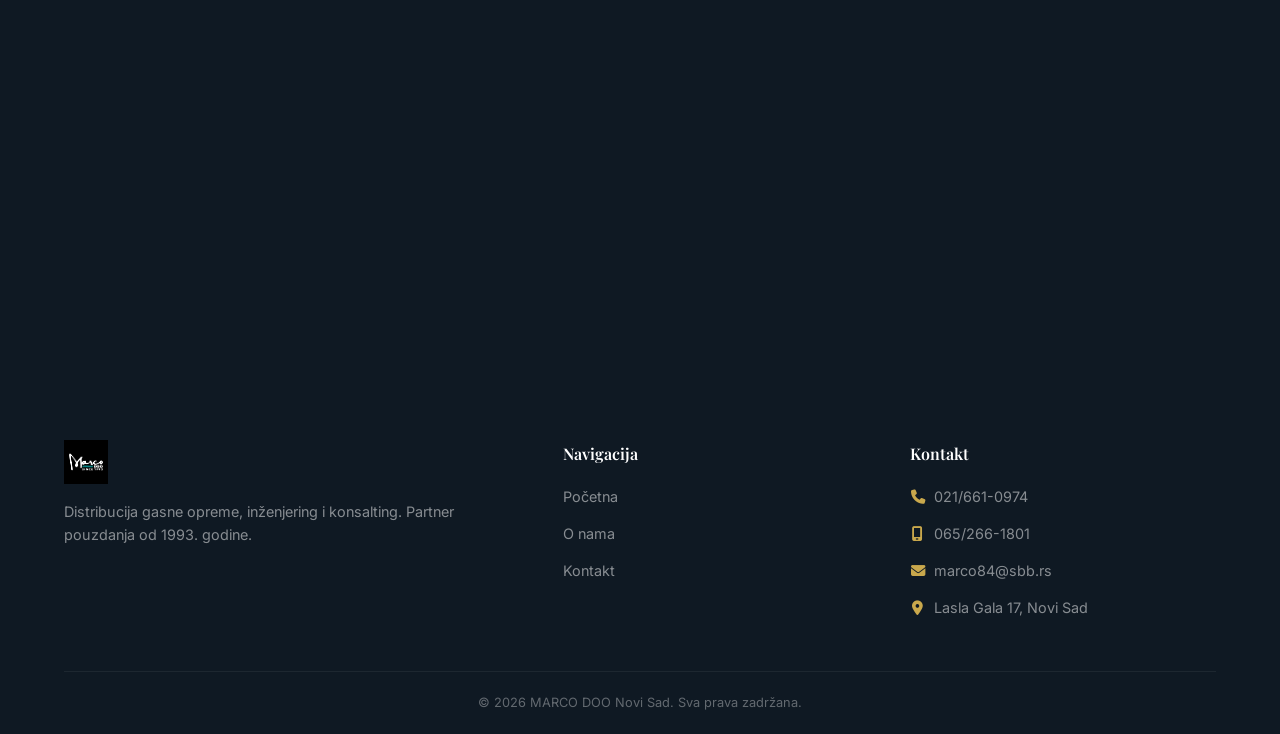
==== commit 39e5b358: "Fix OG image URLs to use actual GitHub Pages domain Images weren't showing in link previews because " ====
--- a/kontakt.html
+++ b/kontakt.html
@@ -5,12 +5,12 @@
   <meta name="viewport" content="width=device-width, initial-scale=1.0">
   <title>Kontakt - MARCO DOO Novi Sad</title>
   <meta name="description" content="Kontaktirajte MARCO DOO Novi Sad — telefon, email, adresa. Distribucija gasne opreme i inženjering.">
-  <link rel="canonical" href="https://marco-ns.rs/kontakt.html">
+  <link rel="canonical" href="https://djordje-stankovic.github.io/marco-doo/kontakt.html">
   <meta property="og:title" content="Kontakt - MARCO DOO Novi Sad">
   <meta property="og:description" content="Kontaktirajte nas za sve informacije o gasnoj opremi, inženjeringu i konsaltingu.">
   <meta property="og:type" content="website">
-  <meta property="og:url" content="https://marco-ns.rs/kontakt.html">
-  <meta property="og:image" content="https://marco-ns.rs/images/viber_image_2026-03-04_09-18-24-986.jpg">
+  <meta property="og:url" content="https://djordje-stankovic.github.io/marco-doo/kontakt.html">
+  <meta property="og:image" content="https://djordje-stankovic.github.io/marco-doo/images/viber_image_2026-03-04_09-18-24-986.jpg">
   <meta property="og:image:alt" content="MARCO DOO logo">
   <meta property="og:image:type" content="image/jpeg">
   <meta property="og:image:width" content="1200">
@@ -20,7 +20,7 @@
   <meta name="twitter:card" content="summary_large_image">
   <meta name="twitter:title" content="Kontakt - MARCO DOO Novi Sad">
   <meta name="twitter:description" content="Kontaktirajte nas za sve informacije o gasnoj opremi, inženjeringu i konsaltingu.">
-  <meta name="twitter:image" content="https://marco-ns.rs/images/viber_image_2026-03-04_09-18-24-986.jpg">
+  <meta name="twitter:image" content="https://djordje-stankovic.github.io/marco-doo/images/viber_image_2026-03-04_09-18-24-986.jpg">
   <link rel="preconnect" href="https://fonts.googleapis.com">
   <link rel="preconnect" href="https://fonts.gstatic.com" crossorigin>
   <link href="https://fonts.googleapis.com/css2?family=Playfair+Display:wght@400;500;600;700&family=Inter:wght@300;400;500;600;700&display=swap" rel="stylesheet">
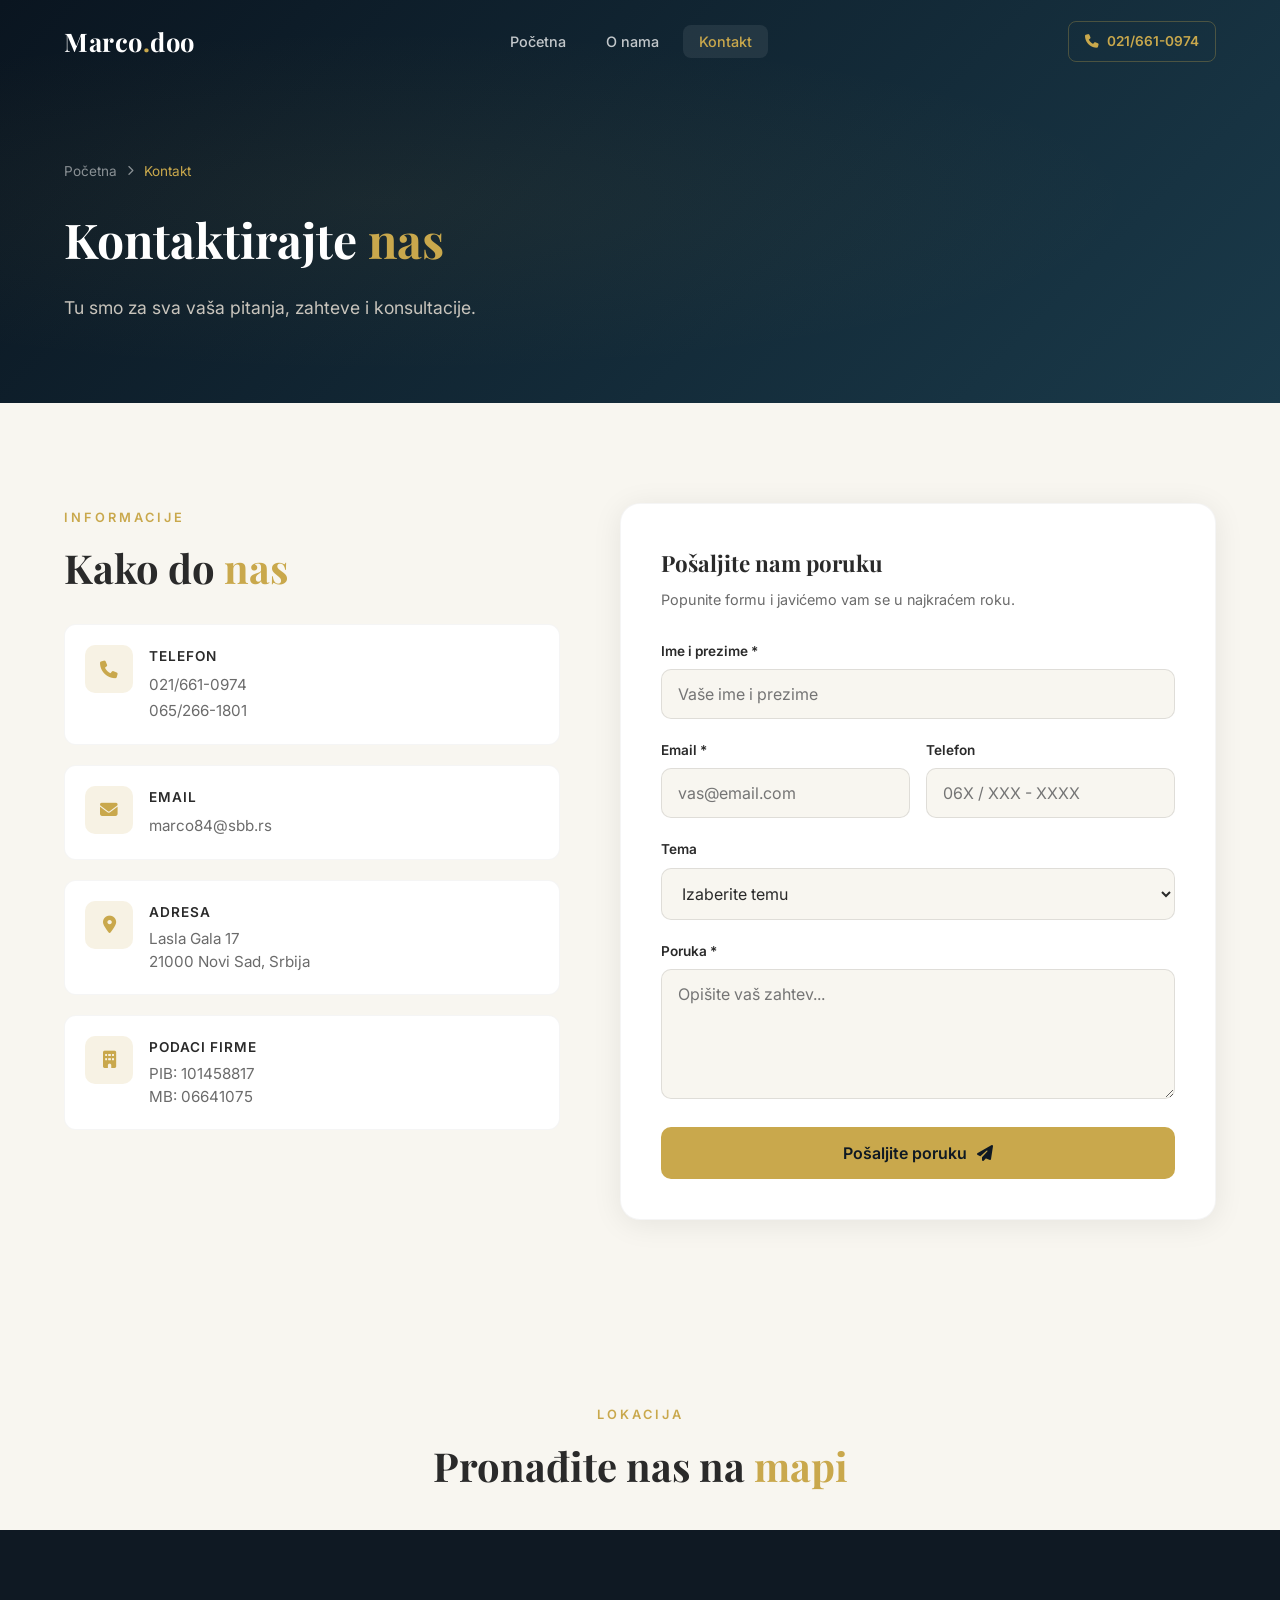
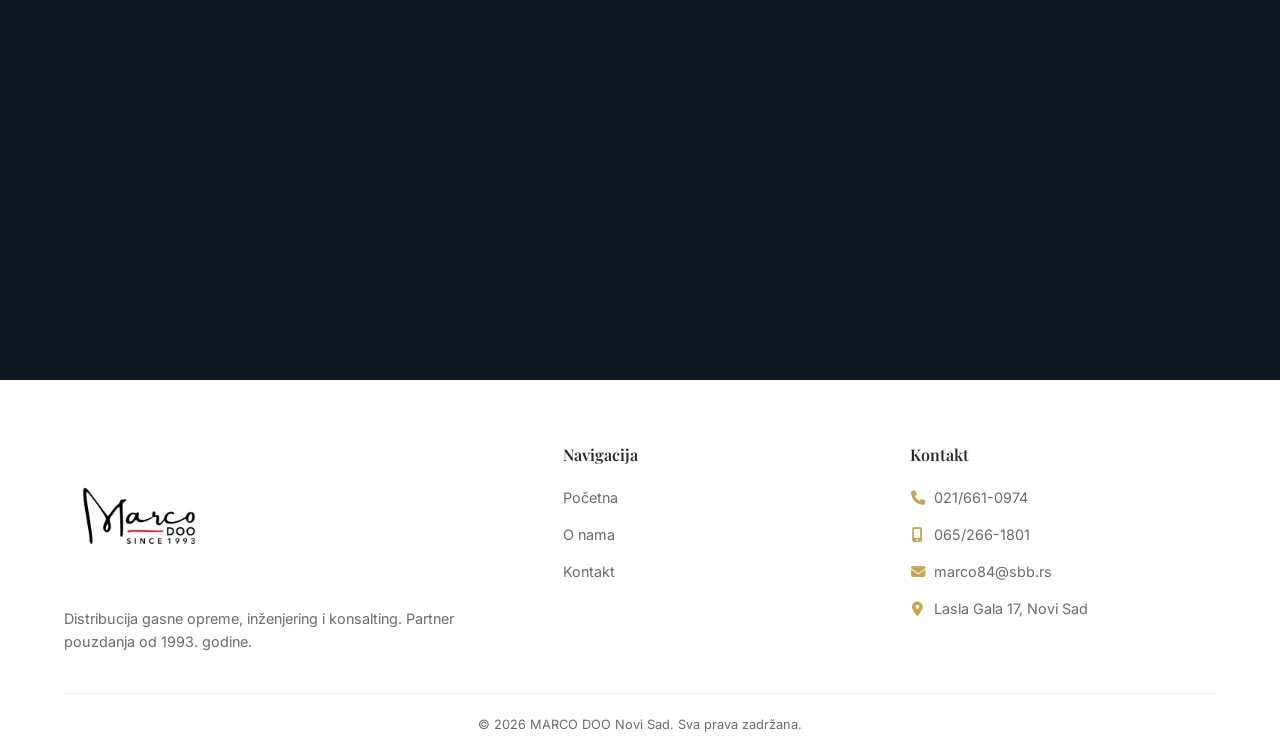
==== commit 89fcd773: "Update header, footer and preloader to match logo style - Header: replace logo image with "Marco.doo" ====
--- a/kontakt.html
+++ b/kontakt.html
@@ -41,7 +41,7 @@
   <header class="header" id="header">
     <nav class="nav container">
       <a href="index.html" class="nav__logo">
-        <img src="images/viber_image_2026-03-04_09-18-24-986.jpg" alt="MARCO DOO logo" class="nav__logo-img">
+        <span class="nav__logo-text">Marco<span class="dot">.</span>doo</span>
       </a>
       <ul class="nav__menu" id="navMenu">
         <li><a href="index.html" class="nav__link"><i class="fa-solid fa-house"></i> Početna</a></li>
--- a/style.css
+++ b/style.css
@@ -66,7 +66,7 @@
   position: fixed;
   inset: 0;
   z-index: 10000;
-  background: var(--navy);
+  background: var(--white);
   display: flex;
   align-items: center;
   justify-content: center;
@@ -93,15 +93,14 @@
 }
 
 .preloader__logo-img {
-  height: 60px;
+  height: 160px;
   width: auto;
-  filter: invert(1) brightness(2);
 }
 
 .preloader__bar {
   width: 200px;
   height: 2px;
-  background: rgba(255,255,255,0.1);
+  background: rgba(0,0,0,0.08);
   border-radius: 2px;
   overflow: hidden;
 }
@@ -157,6 +156,19 @@
 }
 
 .nav__logo:hover .nav__logo-img { opacity: 0.85; }
+
+.nav__logo-text {
+  font-family: var(--font-heading);
+  font-size: 1.6rem;
+  font-weight: 700;
+  color: var(--white);
+  letter-spacing: 0.5px;
+  transition: all var(--transition);
+}
+
+.nav__logo-text .dot { color: var(--gold); }
+
+.nav__logo:hover .nav__logo-text { opacity: 0.85; }
 
 .nav__menu {
   display: flex;
@@ -1276,9 +1288,10 @@
 
 /* ---- Footer ---- */
 .footer {
-  background: var(--navy);
-  color: var(--text-on-dark);
+  background: var(--white);
+  color: var(--text);
   padding: 60px 0 0;
+  border-top: 1px solid rgba(0,0,0,0.06);
 }
 
 .footer__inner {
@@ -1286,7 +1299,7 @@
   grid-template-columns: 1.5fr 1fr 1fr;
   gap: 40px;
   padding-bottom: 40px;
-  border-bottom: 1px solid rgba(255,255,255,0.06);
+  border-bottom: 1px solid rgba(0,0,0,0.06);
 }
 
 .footer__logo {
@@ -1297,14 +1310,13 @@
 }
 
 .footer__logo-img {
-  height: 44px;
+  height: 150px;
   width: auto;
-  filter: invert(1) brightness(2);
 }
 
 .footer__desc {
   font-size: 0.9rem;
-  color: rgba(255,255,255,0.5);
+  color: var(--text-light);
   line-height: 1.6;
 }
 
@@ -1312,7 +1324,7 @@
   font-family: var(--font-heading);
   font-size: 1rem;
   font-weight: 600;
-  color: var(--white);
+  color: var(--text);
   margin-bottom: 16px;
 }
 
@@ -1324,7 +1336,7 @@
 .footer__nav a,
 .footer__contact a {
   font-size: 0.9rem;
-  color: rgba(255,255,255,0.5);
+  color: var(--text-light);
   transition: color var(--transition);
   display: inline-flex;
   align-items: center;
@@ -1336,7 +1348,7 @@
 
 .footer__contact span {
   font-size: 0.9rem;
-  color: rgba(255,255,255,0.5);
+  color: var(--text-light);
   display: inline-flex;
   align-items: center;
   gap: 8px;
@@ -1351,7 +1363,7 @@
 
 .footer__bottom p {
   font-size: 0.8rem;
-  color: rgba(255,255,255,0.35);
+  color: var(--text-light);
 }
 
 /* ---- Back to Top ---- */
@@ -1576,6 +1588,8 @@
   .header.scrolled { padding: 10px 0; }
   .nav__logo-img { height: 40px; }
   .header.scrolled .nav__logo-img { height: 36px; }
+  .nav__logo-text { font-size: 1.3rem; }
+  .header.scrolled .nav__logo-text { font-size: 1.2rem; }
 }
 
 @media (max-width: 480px) {
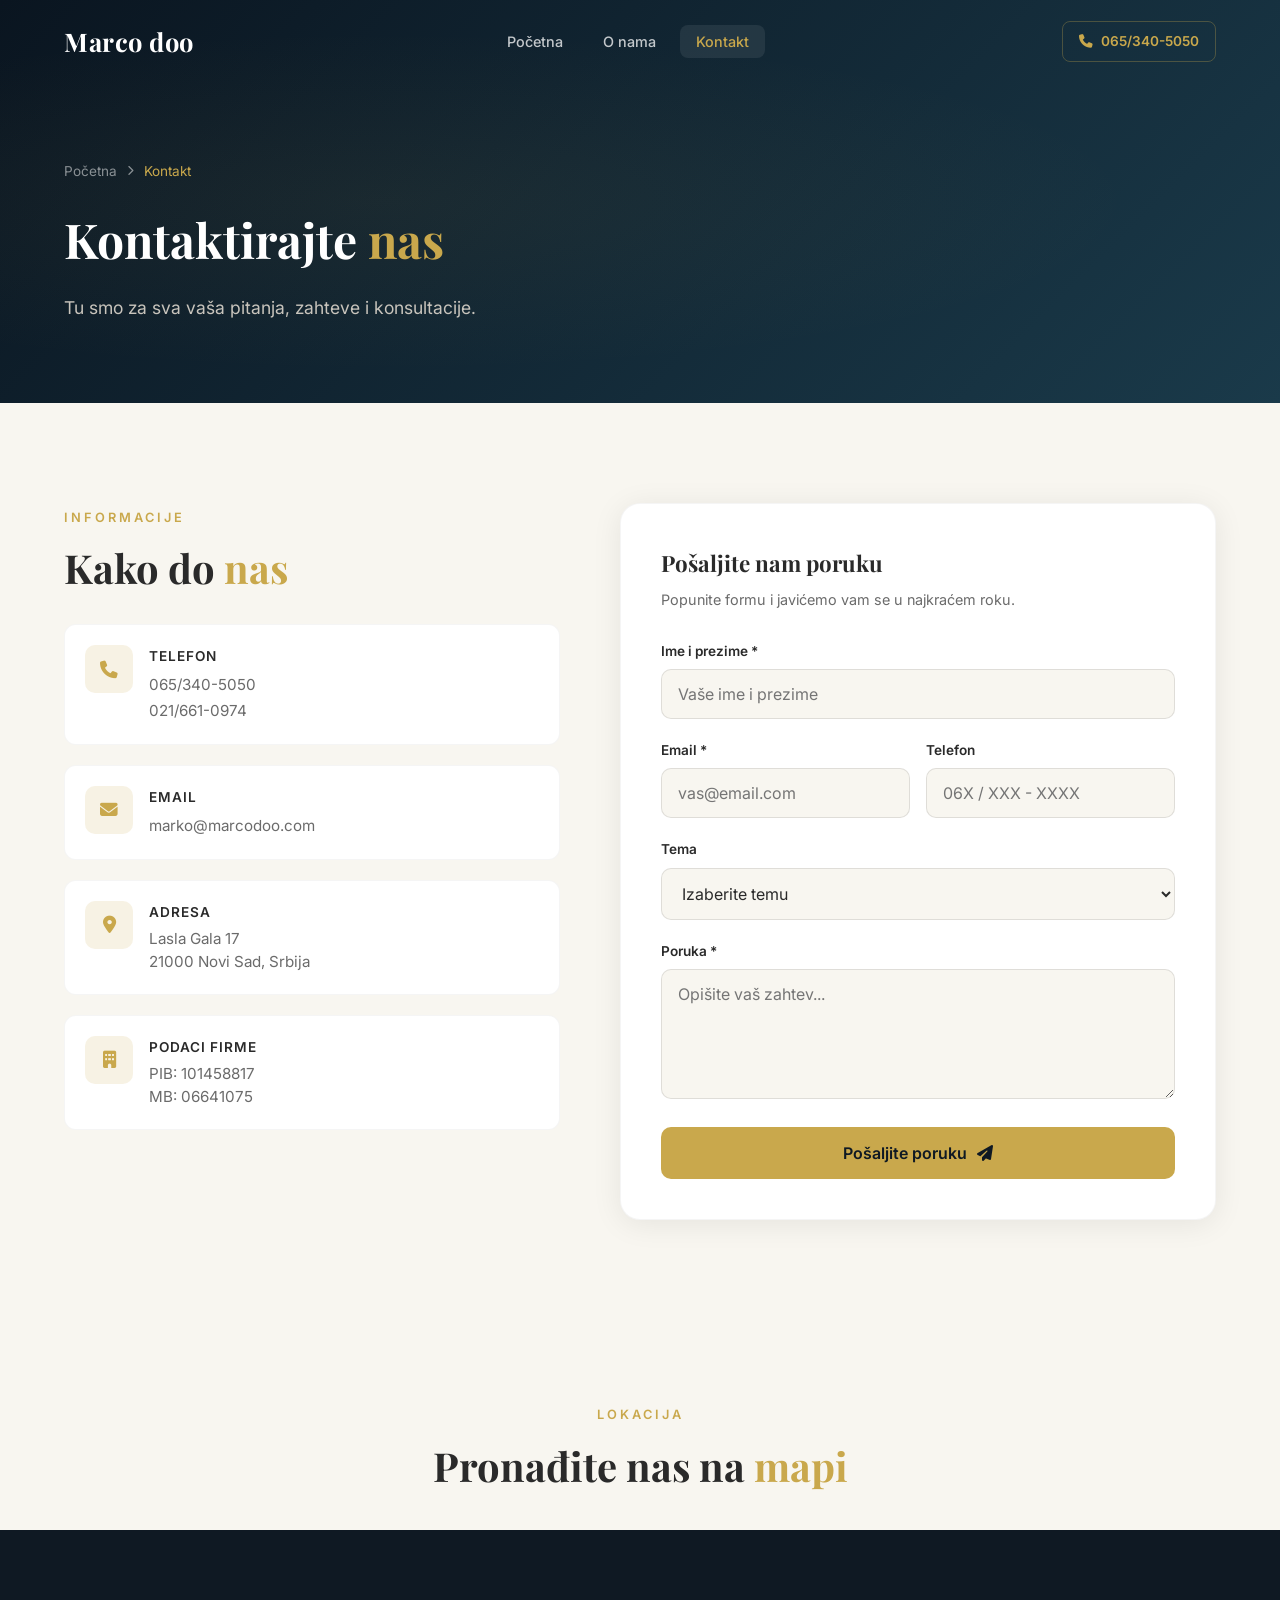
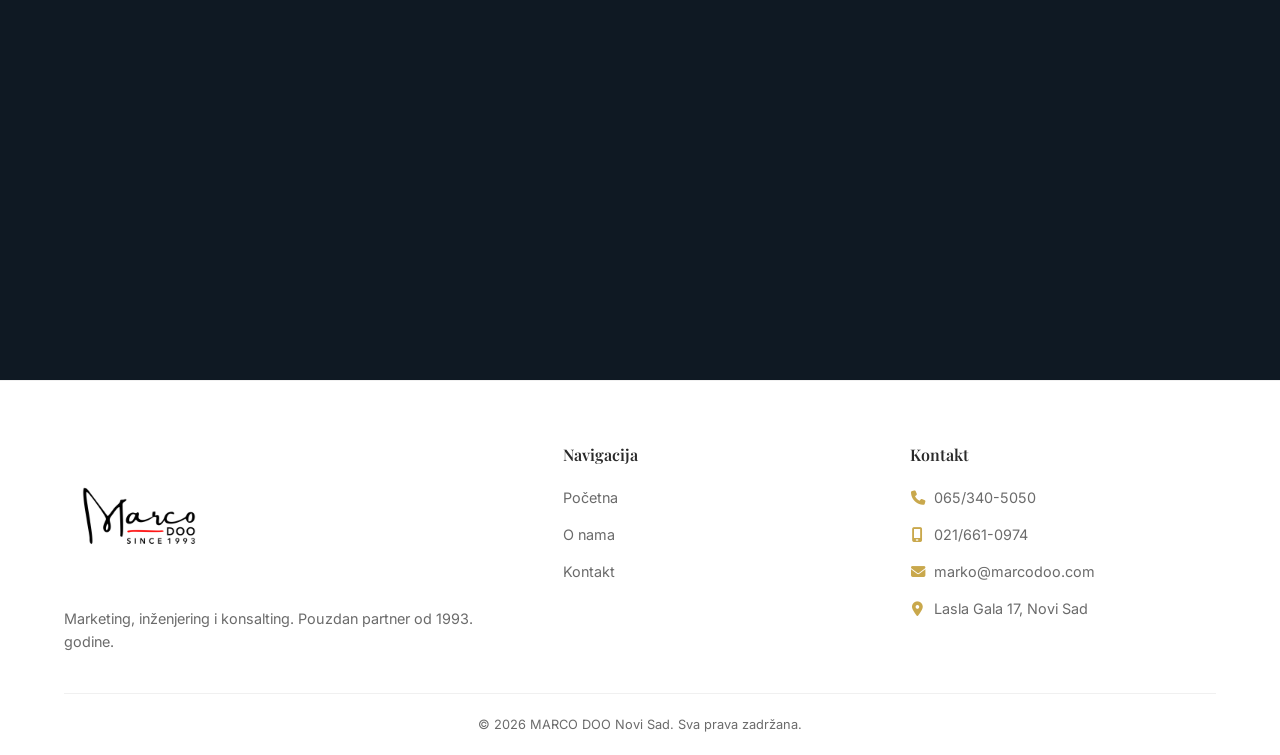
==== commit d37ede43: "Update contact info, logo, hero text, and partner per client edits - Phone: 065/340-5050 (primary), " ====
--- a/kontakt.html
+++ b/kontakt.html
@@ -41,22 +41,22 @@
   <header class="header" id="header">
     <nav class="nav container">
       <a href="index.html" class="nav__logo">
-        <span class="nav__logo-text">Marco<span class="dot">.</span>doo</span>
+        <span class="nav__logo-text">Marco<span class="dot"> </span>doo</span>
       </a>
       <ul class="nav__menu" id="navMenu">
         <li><a href="index.html" class="nav__link"><i class="fa-solid fa-house"></i> Početna</a></li>
         <li><a href="onama.html" class="nav__link"><i class="fa-solid fa-landmark"></i> O nama</a></li>
         <li><a href="kontakt.html" class="nav__link active"><i class="fa-solid fa-envelope"></i> Kontakt</a></li>
         <li class="nav__menu-cta">
-          <a href="tel:+381216610974" class="btn btn--gold btn--sm"><i class="fa-solid fa-phone"></i> Pozovite nas</a>
+          <a href="tel:+381653405050" class="btn btn--gold btn--sm"><i class="fa-solid fa-phone"></i> Pozovite nas</a>
         </li>
         <li class="nav__menu-social">
-          <a href="mailto:marco84@sbb.rs"><i class="fa-solid fa-envelope"></i></a>
-          <a href="tel:+381216610974"><i class="fa-solid fa-phone"></i></a>
+          <a href="mailto:marko@marcodoo.com"><i class="fa-solid fa-envelope"></i></a>
+          <a href="tel:+381653405050"><i class="fa-solid fa-phone"></i></a>
         </li>
       </ul>
       <div class="nav__actions">
-        <a href="tel:+381216610974" class="nav__phone"><i class="fa-solid fa-phone"></i> <span>021/661-0974</span></a>
+        <a href="tel:+381653405050" class="nav__phone"><i class="fa-solid fa-phone"></i> <span>065/340-5050</span></a>
         <button class="nav__burger" id="navBurger" aria-label="Otvori meni">
           <span></span><span></span><span></span>
         </button>
@@ -92,15 +92,15 @@
                 <div class="contact__card-icon"><i class="fa-solid fa-phone"></i></div>
                 <div>
                   <h4>Telefon</h4>
+                  <a href="tel:+381653405050">065/340-5050</a>
                   <a href="tel:+381216610974">021/661-0974</a>
-                  <a href="tel:+381652661801">065/266-1801</a>
                 </div>
               </div>
               <div class="contact__card animate-on-scroll">
                 <div class="contact__card-icon"><i class="fa-solid fa-envelope"></i></div>
                 <div>
                   <h4>Email</h4>
-                  <a href="mailto:marco84@sbb.rs">marco84@sbb.rs</a>
+                  <a href="mailto:marko@marcodoo.com">marko@marcodoo.com</a>
                 </div>
               </div>
               <div class="contact__card animate-on-scroll">
@@ -192,7 +192,7 @@
           <a href="index.html" class="footer__logo">
             <img src="images/viber_image_2026-03-04_09-18-24-986.jpg" alt="MARCO DOO logo" class="footer__logo-img">
           </a>
-          <p class="footer__desc">Distribucija gasne opreme, inženjering i konsalting. Partner pouzdanja od 1993. godine.</p>
+          <p class="footer__desc">Marketing, inženjering i konsalting. Pouzdan partner od 1993. godine.</p>
         </div>
         <div class="footer__nav">
           <h4>Navigacija</h4>
@@ -205,9 +205,9 @@
         <div class="footer__contact">
           <h4>Kontakt</h4>
           <ul>
-            <li><a href="tel:+381216610974"><i class="fa-solid fa-phone"></i> 021/661-0974</a></li>
-            <li><a href="tel:+381652661801"><i class="fa-solid fa-mobile-screen"></i> 065/266-1801</a></li>
-            <li><a href="mailto:marco84@sbb.rs"><i class="fa-solid fa-envelope"></i> marco84@sbb.rs</a></li>
+            <li><a href="tel:+381653405050"><i class="fa-solid fa-phone"></i> 065/340-5050</a></li>
+            <li><a href="tel:+381216610974"><i class="fa-solid fa-mobile-screen"></i> 021/661-0974</a></li>
+            <li><a href="mailto:marko@marcodoo.com"><i class="fa-solid fa-envelope"></i> marko@marcodoo.com</a></li>
             <li><span><i class="fa-solid fa-location-dot"></i> Lasla Gala 17, Novi Sad</span></li>
           </ul>
         </div>
--- a/style.css
+++ b/style.css
@@ -1035,7 +1035,7 @@
   background: var(--white);
   border: 1px solid rgba(0,0,0,0.06);
   border-radius: var(--radius-lg);
-  padding: 40px 30px;
+  overflow: hidden;
   text-align: center;
   transition: all var(--transition);
 }
@@ -1050,22 +1050,106 @@
   box-shadow: var(--shadow-gold);
 }
 
-.founders__avatar {
-  width: 80px;
-  height: 80px;
-  background: var(--cream-dark);
+.founders__photo {
+  width: 100%;
+  height: 260px;
+  overflow: hidden;
+  cursor: pointer;
+  position: relative;
+}
+
+.founders__photo::after {
+  content: '\f065';
+  font-family: 'Font Awesome 6 Free';
+  font-weight: 900;
+  position: absolute;
+  bottom: 12px;
+  right: 12px;
+  width: 32px;
+  height: 32px;
+  background: rgba(0,0,0,0.5);
+  color: var(--white);
+  border-radius: 8px;
+  display: flex;
+  align-items: center;
+  justify-content: center;
+  font-size: 0.75rem;
+  opacity: 0;
+  transition: opacity var(--transition);
+}
+
+.founders__photo:hover::after {
+  opacity: 1;
+}
+
+.founders__photo img {
+  width: 100%;
+  height: 100%;
+  object-fit: cover;
+  object-position: top;
+  transition: transform var(--transition);
+}
+
+.founders__photo:hover img {
+  transform: scale(1.05);
+}
+
+.founders__info {
+  padding: 28px 30px;
+}
+
+/* Lightbox */
+.lightbox {
+  position: fixed;
+  inset: 0;
+  z-index: 10000;
+  background: rgba(0,0,0,0.85);
+  display: flex;
+  align-items: center;
+  justify-content: center;
+  opacity: 0;
+  visibility: hidden;
+  transition: all 0.3s ease;
+  cursor: pointer;
+}
+
+.lightbox.active {
+  opacity: 1;
+  visibility: visible;
+}
+
+.lightbox img {
+  max-width: 90vw;
+  max-height: 90vh;
+  border-radius: var(--radius);
+  box-shadow: 0 20px 60px rgba(0,0,0,0.5);
+  transform: scale(0.9);
+  transition: transform 0.3s ease;
+}
+
+.lightbox.active img {
+  transform: scale(1);
+}
+
+.lightbox__close {
+  position: absolute;
+  top: 20px;
+  right: 20px;
+  width: 44px;
+  height: 44px;
+  background: rgba(255,255,255,0.1);
+  color: var(--white);
   border-radius: 50%;
   display: flex;
   align-items: center;
   justify-content: center;
-  margin: 0 auto 20px;
-  font-size: 1.8rem;
-  color: var(--text-light);
-}
-
-.founders__avatar--gold {
-  background: var(--gold-glow);
-  color: var(--gold);
+  font-size: 1.2rem;
+  cursor: pointer;
+  transition: background 0.3s ease;
+}
+
+.lightbox__close:hover {
+  background: rgba(255,255,255,0.2);
 }
 
 .founders__info h3 {
@@ -1543,6 +1627,7 @@
 
   /* Founders */
   .founders__grid { grid-template-columns: 1fr; }
+  .founders__photo { height: 300px; }
 
   /* Timeline */
   .timeline__line { left: 20px; }
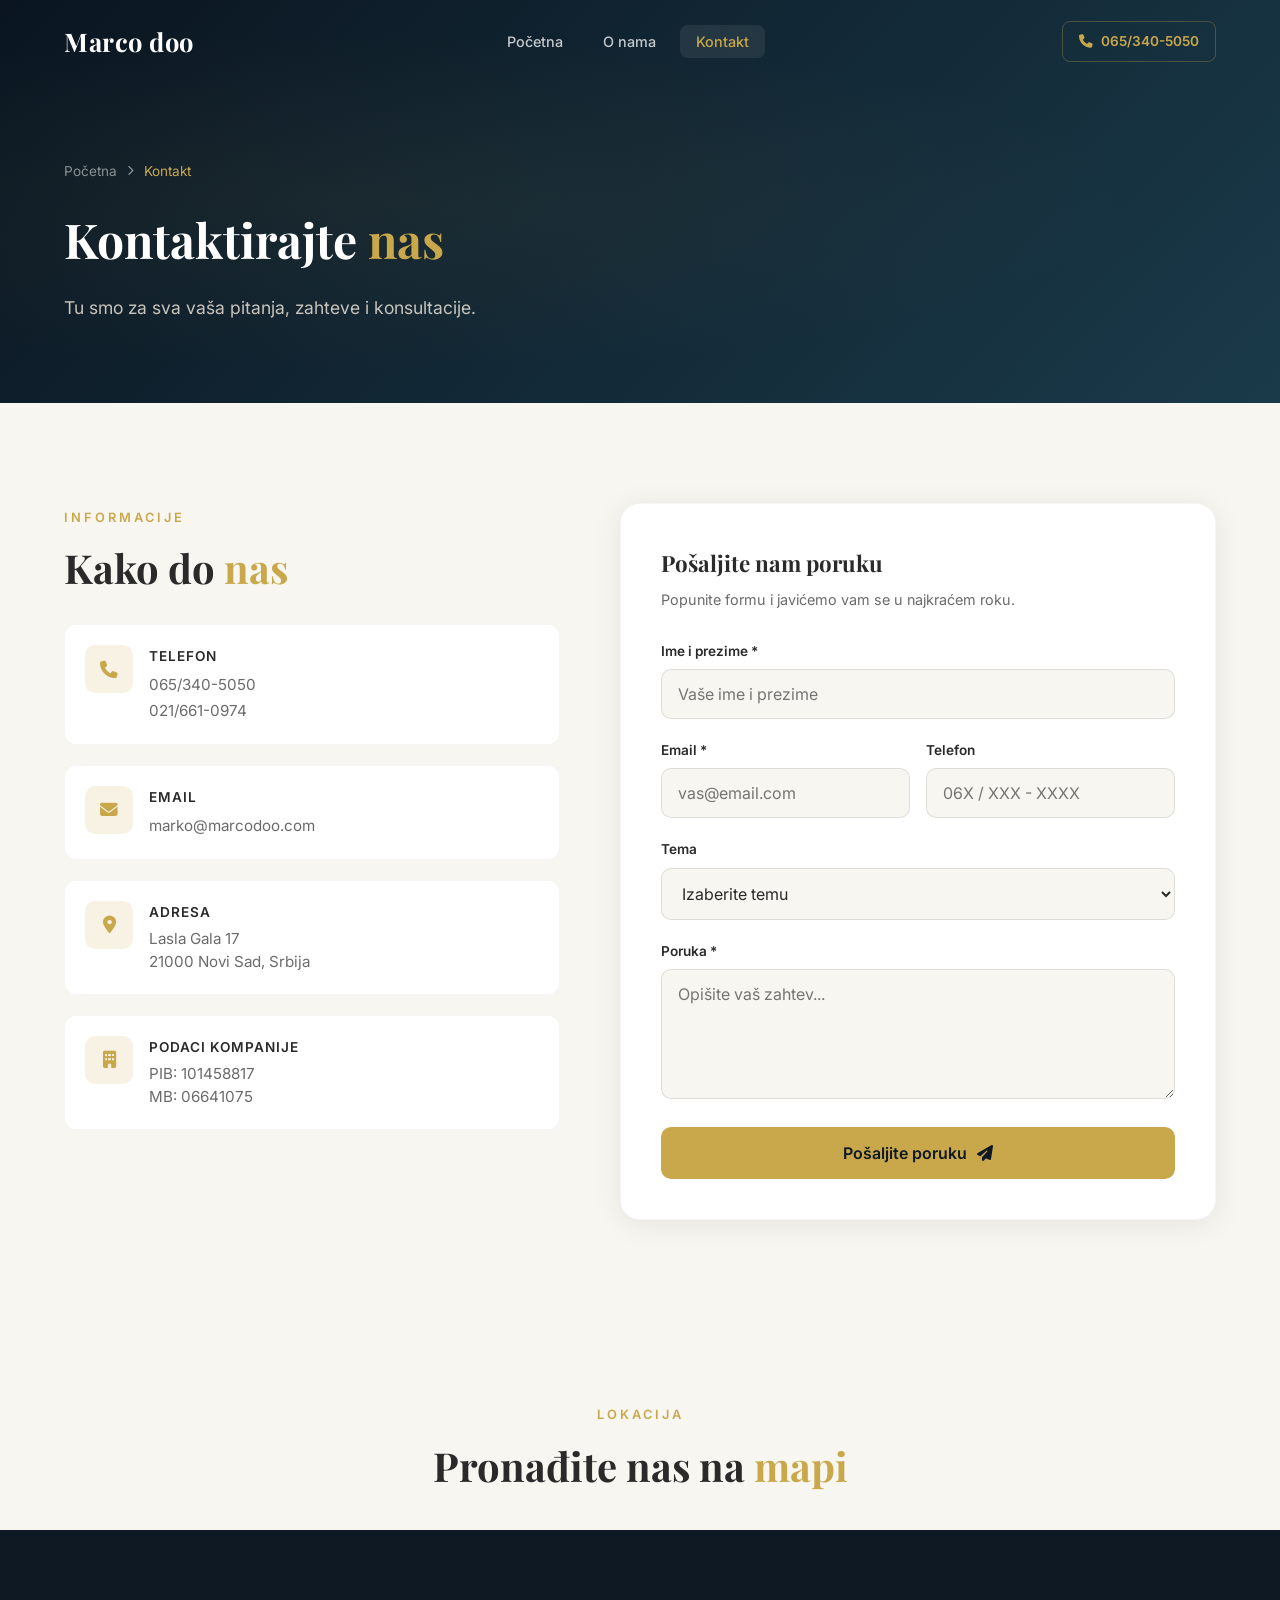
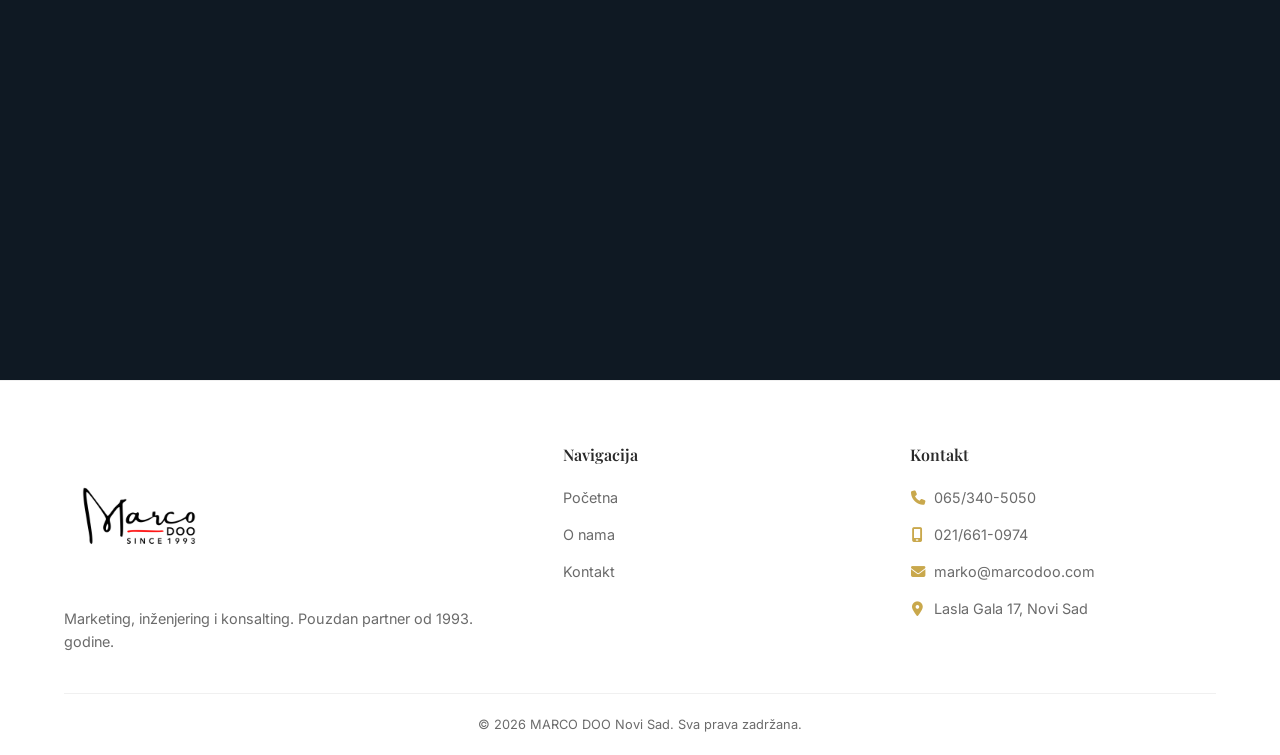
==== commit 9eed2ca8: "Text corrections, partner links, hero stats alignment - Sekula → Sekul, d.o.o. → doo, firma → kompan" ====
--- a/kontakt.html
+++ b/kontakt.html
@@ -113,7 +113,7 @@
               <div class="contact__card animate-on-scroll">
                 <div class="contact__card-icon"><i class="fa-solid fa-building"></i></div>
                 <div>
-                  <h4>Podaci firme</h4>
+                  <h4>Podaci kompanije</h4>
                   <p>PIB: 101458817<br>MB: 06641075</p>
                 </div>
               </div>
--- a/style.css
+++ b/style.css
@@ -472,15 +472,7 @@
 }
 
 .hero__title-accent::after {
-  content: '';
-  position: absolute;
-  bottom: 2px;
-  left: 0;
-  width: 100%;
-  height: 3px;
-  background: var(--gold);
-  opacity: 0.3;
-  border-radius: 2px;
+  display: none;
 }
 
 .hero__subtitle {
@@ -509,17 +501,23 @@
 
 .hero__stat { text-align: center; }
 
+.hero__stat-row {
+  height: 3.2rem;
+  display: flex;
+  align-items: baseline;
+  justify-content: center;
+}
+
 .hero__stat-number {
   font-family: var(--font-heading);
   font-size: 2.5rem;
   font-weight: 700;
   color: var(--gold);
-  display: block;
 }
 
 .hero__stat-plus {
   font-family: var(--font-heading);
-  font-size: 2rem;
+  font-size: 1.5rem;
   color: var(--gold);
 }
 
@@ -1173,6 +1171,245 @@
   font-size: 0.9rem;
   color: var(--text-light);
   line-height: 1.6;
+}
+
+/* Founder card clickable */
+.founders__card[data-founder] {
+  cursor: pointer;
+  position: relative;
+  display: flex;
+  flex-direction: column;
+}
+
+.founders__card[data-founder] .founders__info {
+  flex: 1;
+}
+
+.founders__card[data-founder].active {
+  border-color: var(--gold);
+  box-shadow: var(--shadow-gold);
+  transform: translateY(-4px);
+}
+
+.founders__read-more {
+  padding: 12px 20px;
+  font-size: 0.8rem;
+  font-weight: 600;
+  color: var(--gold);
+  text-transform: uppercase;
+  letter-spacing: 1px;
+  border-top: 1px solid rgba(0,0,0,0.06);
+  transition: all var(--transition);
+}
+
+.founders__card[data-founder]:hover .founders__read-more,
+.founders__card[data-founder].active .founders__read-more {
+  background: var(--gold-glow);
+  color: var(--gold-dark);
+}
+
+.founders__card[data-founder].active .founders__read-more i {
+  transform: rotate(180deg);
+}
+
+.founders__card[data-founder].active .founders__read-more .rm-text {
+  display: none;
+}
+
+.founders__card[data-founder].active .founders__read-more .rm-text-close {
+  display: inline;
+}
+
+.founders__read-more .rm-text-close {
+  display: none;
+}
+
+.founders__read-more i {
+  margin-right: 6px;
+  transition: transform 0.3s ease;
+}
+
+/* Bio container */
+.founders__bio-container {
+  position: relative;
+  max-height: 0;
+  overflow: hidden;
+  transition: max-height 0.6s cubic-bezier(0.25, 0.46, 0.45, 0.94), opacity 0.4s ease, margin 0.4s ease;
+  opacity: 0;
+  margin-top: 0;
+}
+
+.founders__bio-container.open {
+  max-height: 2000px;
+  opacity: 1;
+  margin-top: 30px;
+}
+
+.founders__bio-arrow {
+  position: absolute;
+  top: -10px;
+  width: 20px;
+  height: 20px;
+  background: var(--white);
+  border: 1px solid var(--gold);
+  border-right: none;
+  border-bottom: none;
+  transform: rotate(45deg);
+  transition: left 0.4s ease;
+  z-index: 2;
+}
+
+.founders__bio {
+  display: none;
+  background: var(--white);
+  border: 1px solid rgba(201, 168, 76, 0.25);
+  border-radius: var(--radius-lg);
+  padding: 40px;
+  box-shadow: var(--shadow-lg);
+  animation: bioFadeIn 0.5s ease forwards;
+}
+
+.founders__bio.active {
+  display: block;
+}
+
+@keyframes bioFadeIn {
+  from { opacity: 0; transform: translateY(10px); }
+  to { opacity: 1; transform: translateY(0); }
+}
+
+.founders__bio-close {
+  position: absolute;
+  top: 16px;
+  right: 16px;
+  width: 36px;
+  height: 36px;
+  background: var(--cream);
+  border: 1px solid rgba(0,0,0,0.08);
+  border-radius: 50%;
+  display: flex;
+  align-items: center;
+  justify-content: center;
+  font-size: 0.9rem;
+  color: var(--text-light);
+  cursor: pointer;
+  transition: all 0.3s ease;
+}
+
+.founders__bio-close:hover {
+  background: var(--gold);
+  color: var(--white);
+  border-color: var(--gold);
+}
+
+.founders__bio-header {
+  display: flex;
+  align-items: center;
+  gap: 20px;
+  margin-bottom: 28px;
+  padding-bottom: 20px;
+  border-bottom: 1px solid rgba(0,0,0,0.06);
+}
+
+.founders__bio-avatar {
+  width: 80px;
+  height: 80px;
+  border-radius: 50%;
+  overflow: hidden;
+  border: 3px solid var(--gold);
+  flex-shrink: 0;
+}
+
+.founders__bio-avatar img {
+  width: 100%;
+  height: 100%;
+  object-fit: cover;
+  object-position: top;
+}
+
+.founders__bio-header h3 {
+  font-family: var(--font-heading);
+  font-size: 1.5rem;
+  font-weight: 700;
+  margin-bottom: 2px;
+}
+
+.founders__bio-content {
+  columns: 2;
+  column-gap: 40px;
+}
+
+.founders__bio-section {
+  break-inside: avoid;
+  margin-bottom: 24px;
+}
+
+.founders__bio-section h4 {
+  font-family: var(--font-heading);
+  font-size: 1.1rem;
+  font-weight: 600;
+  color: var(--navy);
+  margin-bottom: 10px;
+  display: flex;
+  align-items: center;
+  gap: 10px;
+}
+
+.founders__bio-section h4 i {
+  color: var(--gold);
+  font-size: 0.95rem;
+}
+
+.founders__bio-section p {
+  font-size: 0.93rem;
+  color: var(--text);
+  line-height: 1.75;
+  margin-bottom: 10px;
+}
+
+.founders__bio-list {
+  list-style: none;
+  padding: 0;
+}
+
+.founders__bio-list li {
+  position: relative;
+  padding-left: 20px;
+  margin-bottom: 12px;
+  font-size: 0.93rem;
+  color: var(--text);
+  line-height: 1.65;
+}
+
+.founders__bio-list li::before {
+  content: '';
+  position: absolute;
+  left: 0;
+  top: 9px;
+  width: 8px;
+  height: 8px;
+  background: var(--gold);
+  border-radius: 50%;
+}
+
+.founders__bio-highlight {
+  break-inside: avoid;
+  background: linear-gradient(135deg, var(--navy) 0%, var(--navy-light) 100%);
+  color: var(--cream);
+  padding: 24px 28px;
+  border-radius: var(--radius);
+  font-size: 0.95rem;
+  line-height: 1.7;
+  font-style: italic;
+  position: relative;
+  margin-top: 8px;
+}
+
+.founders__bio-highlight i {
+  color: var(--gold);
+  font-size: 1.2rem;
+  margin-right: 8px;
+  font-style: normal;
 }
 
 /* ---- Values ---- */
@@ -1628,6 +1865,22 @@
   /* Founders */
   .founders__grid { grid-template-columns: 1fr; }
   .founders__photo { height: 300px; }
+  .founders__bio { padding: 24px; }
+  .founders__bio-content { columns: 1; }
+  .founders__bio-header h3 { font-size: 1.25rem; }
+  .founders__bio-arrow { display: none; }
+  .founders__bio-container { display: none; }
+  .founders__bio-mobile-wrap { margin-bottom: 20px; }
+  .founders__bio-mobile-wrap .founders__bio {
+    display: block;
+    border-radius: 0 0 var(--radius-lg) var(--radius-lg);
+    border-top: 2px solid var(--gold);
+    margin-top: -1px;
+  }
+  .founders__card[data-founder].active {
+    border-radius: var(--radius-lg) var(--radius-lg) 0 0;
+    margin-bottom: 0;
+  }
 
   /* Timeline */
   .timeline__line { left: 20px; }
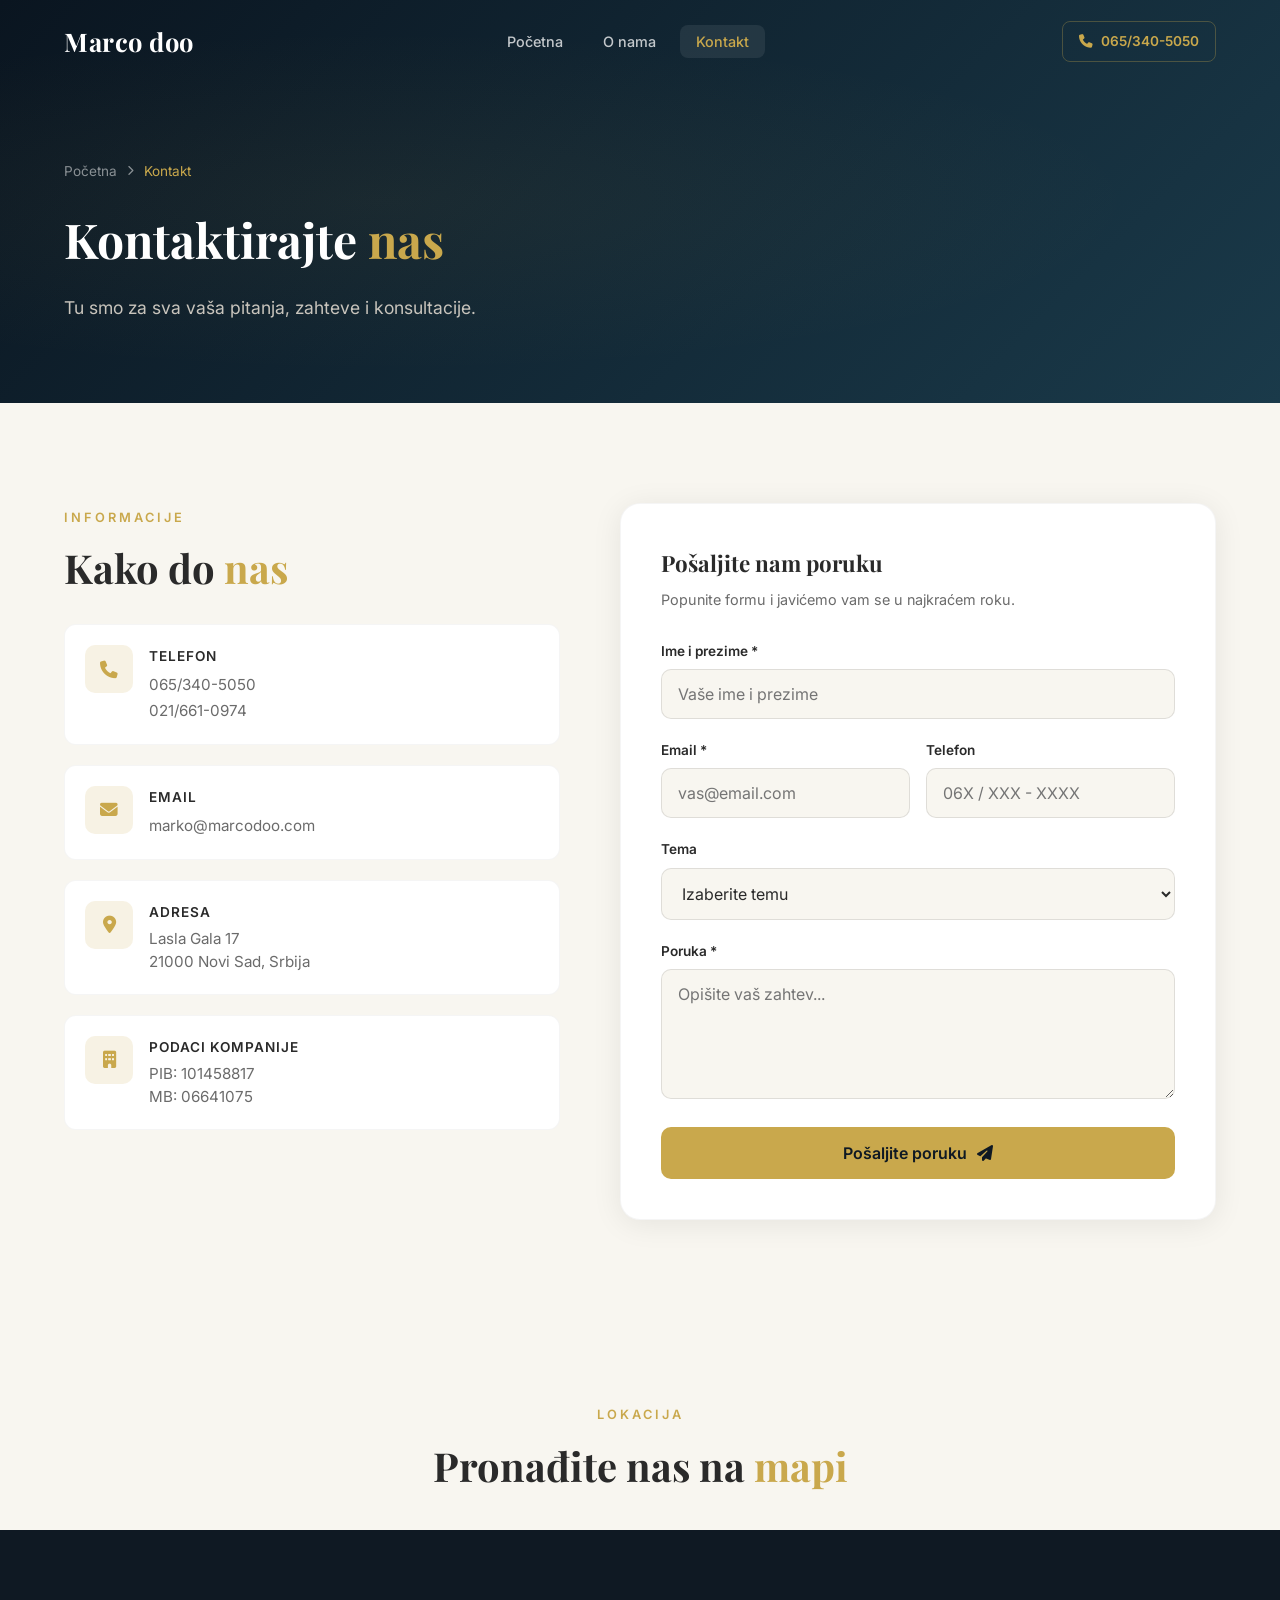
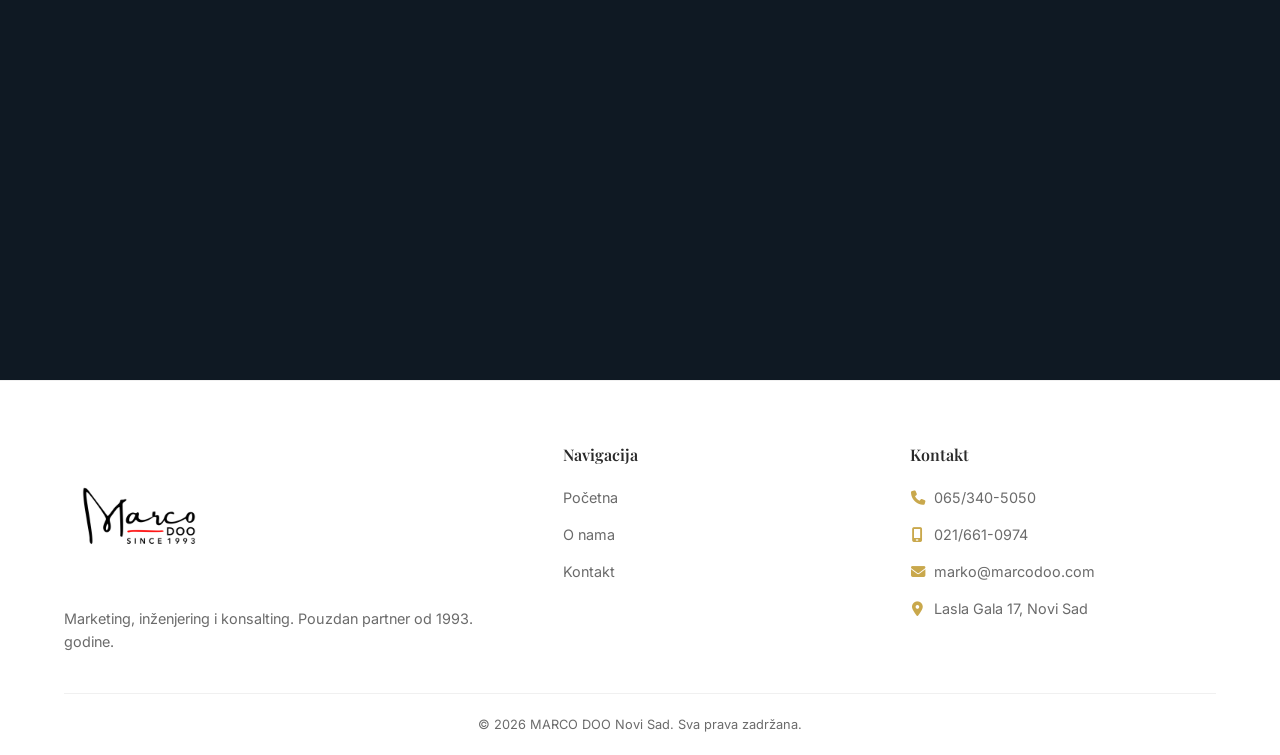
==== commit d595e7a5: "Full SEO optimization: schema, sitemap, favicon, meta tags - Add sitemap.xml and robots.txt - Add SV" ====
--- a/kontakt.html
+++ b/kontakt.html
@@ -3,29 +3,69 @@
 <head>
   <meta charset="UTF-8">
   <meta name="viewport" content="width=device-width, initial-scale=1.0">
-  <title>Kontakt - MARCO DOO Novi Sad</title>
-  <meta name="description" content="Kontaktirajte MARCO DOO Novi Sad — telefon, email, adresa. Distribucija gasne opreme i inženjering.">
+  <title>Kontakt — MARCO DOO Novi Sad | Telefon, email, adresa</title>
+  <meta name="description" content="Kontaktirajte MARCO DOO Novi Sad — telefon 065/340-5050, email marko@marcodoo.com, adresa Lasla Gala 17. Marketing, inženjering i konsalting.">
   <link rel="canonical" href="https://djordje-stankovic.github.io/marco-doo/kontakt.html">
-  <meta property="og:title" content="Kontakt - MARCO DOO Novi Sad">
-  <meta property="og:description" content="Kontaktirajte nas za sve informacije o gasnoj opremi, inženjeringu i konsaltingu.">
+  <meta property="og:title" content="Kontakt — MARCO DOO Novi Sad">
+  <meta property="og:description" content="Javite nam se: 065/340-5050 ili marko@marcodoo.com. Lasla Gala 17, Novi Sad.">
   <meta property="og:type" content="website">
   <meta property="og:url" content="https://djordje-stankovic.github.io/marco-doo/kontakt.html">
   <meta property="og:image" content="https://djordje-stankovic.github.io/marco-doo/images/viber_image_2026-03-04_09-18-24-986.jpg">
-  <meta property="og:image:alt" content="MARCO DOO logo">
+  <meta property="og:image:alt" content="MARCO DOO — Kontaktirajte nas">
   <meta property="og:image:type" content="image/jpeg">
   <meta property="og:image:width" content="1200">
   <meta property="og:image:height" content="630">
   <meta property="og:site_name" content="MARCO DOO">
   <meta property="og:locale" content="sr_RS">
   <meta name="twitter:card" content="summary_large_image">
-  <meta name="twitter:title" content="Kontakt - MARCO DOO Novi Sad">
-  <meta name="twitter:description" content="Kontaktirajte nas za sve informacije o gasnoj opremi, inženjeringu i konsaltingu.">
+  <meta name="twitter:title" content="Kontakt — MARCO DOO Novi Sad">
+  <meta name="twitter:description" content="Javite nam se: 065/340-5050 ili marko@marcodoo.com. Lasla Gala 17, Novi Sad.">
   <meta name="twitter:image" content="https://djordje-stankovic.github.io/marco-doo/images/viber_image_2026-03-04_09-18-24-986.jpg">
+  <link rel="icon" type="image/svg+xml" href="favicon.svg">
+  <link rel="apple-touch-icon" href="images/viber_image_2026-03-04_09-18-24-986.jpg">
+  <meta name="theme-color" content="#0f1923">
   <link rel="preconnect" href="https://fonts.googleapis.com">
   <link rel="preconnect" href="https://fonts.gstatic.com" crossorigin>
   <link href="https://fonts.googleapis.com/css2?family=Playfair+Display:wght@400;500;600;700&family=Inter:wght@300;400;500;600;700&display=swap" rel="stylesheet">
   <link rel="stylesheet" href="https://cdnjs.cloudflare.com/ajax/libs/font-awesome/6.5.1/css/all.min.css">
   <link rel="stylesheet" href="style.css">
+
+  <script type="application/ld+json">
+  [{
+    "@context": "https://schema.org",
+    "@type": "ContactPage",
+    "name": "Kontakt — MARCO DOO",
+    "description": "Kontaktirajte MARCO DOO Novi Sad za marketing, inženjering i konsalting.",
+    "url": "https://djordje-stankovic.github.io/marco-doo/kontakt.html",
+    "mainEntity": {
+      "@type": "LocalBusiness",
+      "name": "MARCO DOO",
+      "telephone": "+381653405050",
+      "email": "marko@marcodoo.com",
+      "address": {
+        "@type": "PostalAddress",
+        "streetAddress": "Lasla Gala 17",
+        "addressLocality": "Novi Sad",
+        "postalCode": "21000",
+        "addressCountry": "RS"
+      },
+      "geo": {
+        "@type": "GeoCoordinates",
+        "latitude": "45.2671",
+        "longitude": "19.8335"
+      },
+      "url": "https://djordje-stankovic.github.io/marco-doo"
+    }
+  },
+  {
+    "@context": "https://schema.org",
+    "@type": "BreadcrumbList",
+    "itemListElement": [
+      { "@type": "ListItem", "position": 1, "name": "Početna", "item": "https://djordje-stankovic.github.io/marco-doo/" },
+      { "@type": "ListItem", "position": 2, "name": "Kontakt", "item": "https://djordje-stankovic.github.io/marco-doo/kontakt.html" }
+    ]
+  }]
+  </script>
 </head>
 <body>
 
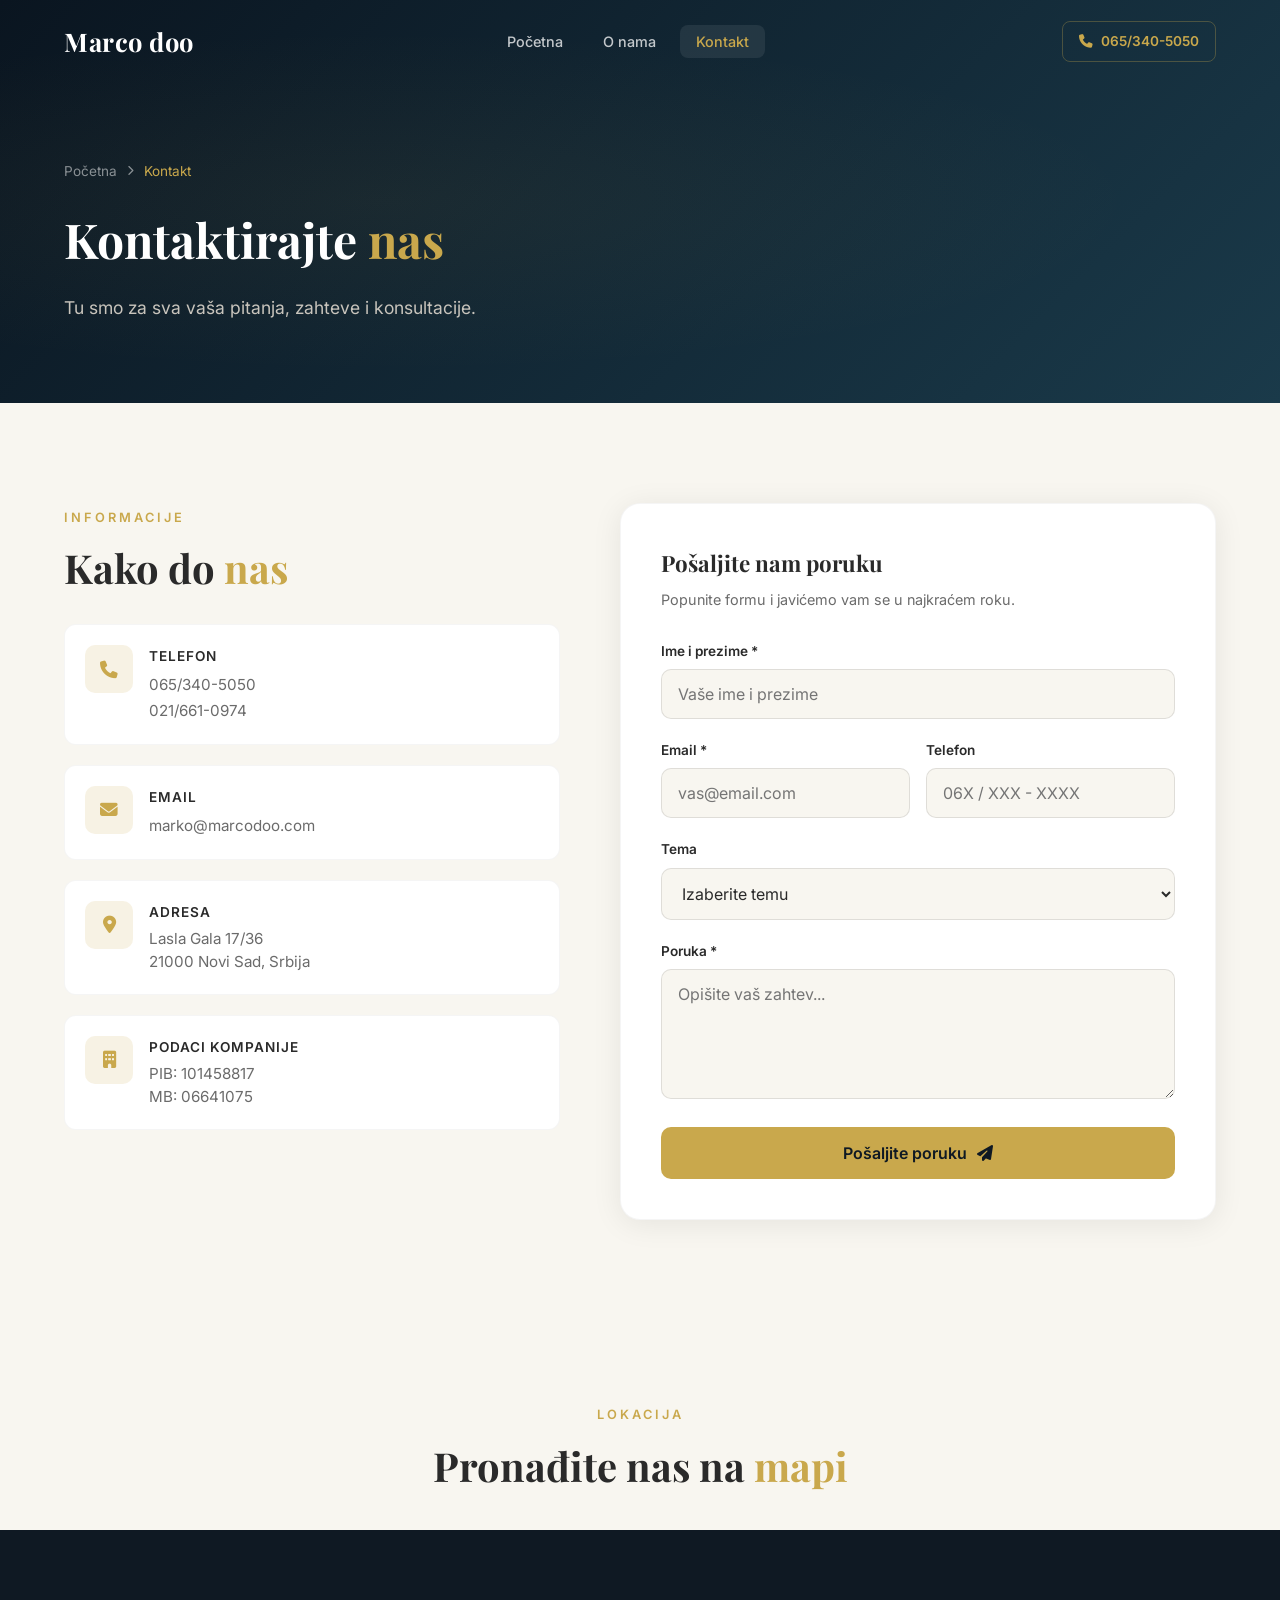
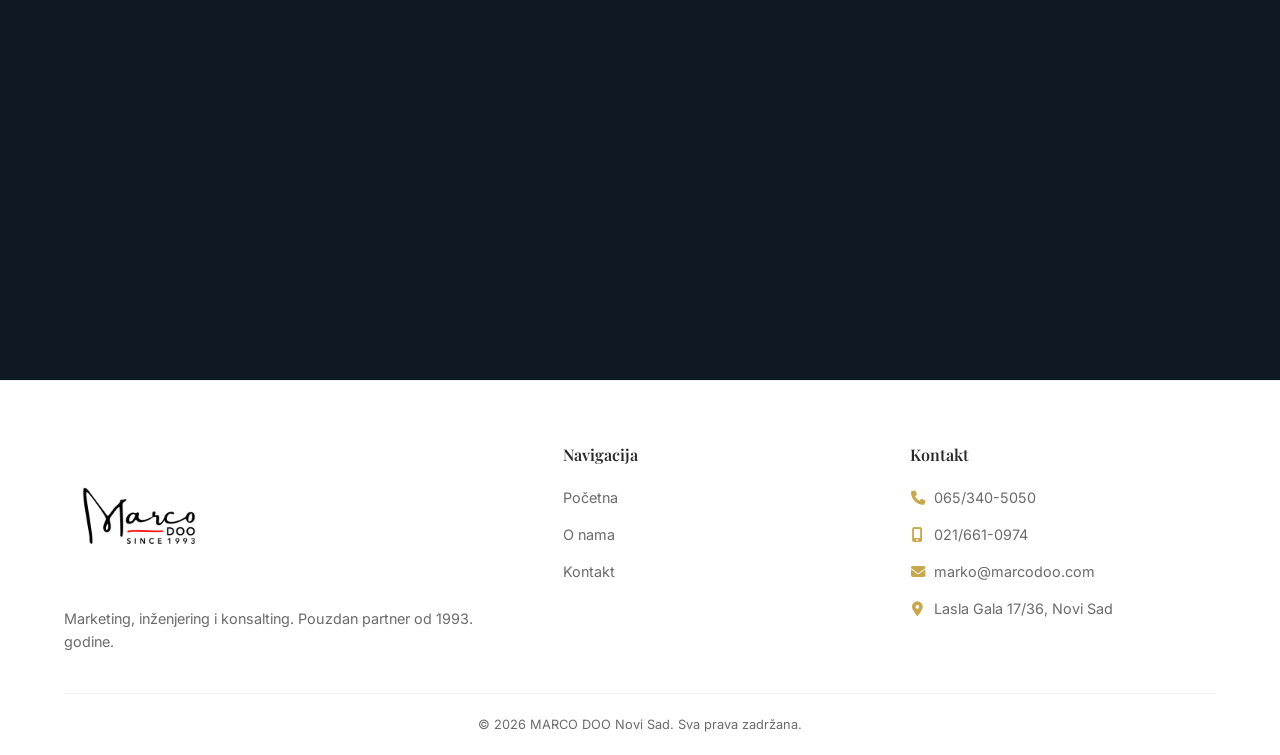
==== commit f356b0dc: "Marco doo text corrections: svetskim, adresa 17/36, MB nowrap - evropskim → svetskim svuda (partneri" ====
--- a/kontakt.html
+++ b/kontakt.html
@@ -4,10 +4,10 @@
   <meta charset="UTF-8">
   <meta name="viewport" content="width=device-width, initial-scale=1.0">
   <title>Kontakt — MARCO DOO Novi Sad | Telefon, email, adresa</title>
-  <meta name="description" content="Kontaktirajte MARCO DOO Novi Sad — telefon 065/340-5050, email marko@marcodoo.com, adresa Lasla Gala 17. Marketing, inženjering i konsalting.">
+  <meta name="description" content="Kontaktirajte MARCO DOO Novi Sad — telefon 065/340-5050, email marko@marcodoo.com, adresa Lasla Gala 17/36. Marketing, inženjering i konsalting.">
   <link rel="canonical" href="https://djordje-stankovic.github.io/marco-doo/kontakt.html">
   <meta property="og:title" content="Kontakt — MARCO DOO Novi Sad">
-  <meta property="og:description" content="Javite nam se: 065/340-5050 ili marko@marcodoo.com. Lasla Gala 17, Novi Sad.">
+  <meta property="og:description" content="Javite nam se: 065/340-5050 ili marko@marcodoo.com. Lasla Gala 17/36, Novi Sad.">
   <meta property="og:type" content="website">
   <meta property="og:url" content="https://djordje-stankovic.github.io/marco-doo/kontakt.html">
   <meta property="og:image" content="https://djordje-stankovic.github.io/marco-doo/images/viber_image_2026-03-04_09-18-24-986.jpg">
@@ -19,7 +19,7 @@
   <meta property="og:locale" content="sr_RS">
   <meta name="twitter:card" content="summary_large_image">
   <meta name="twitter:title" content="Kontakt — MARCO DOO Novi Sad">
-  <meta name="twitter:description" content="Javite nam se: 065/340-5050 ili marko@marcodoo.com. Lasla Gala 17, Novi Sad.">
+  <meta name="twitter:description" content="Javite nam se: 065/340-5050 ili marko@marcodoo.com. Lasla Gala 17/36, Novi Sad.">
   <meta name="twitter:image" content="https://djordje-stankovic.github.io/marco-doo/images/viber_image_2026-03-04_09-18-24-986.jpg">
   <link rel="icon" type="image/svg+xml" href="favicon.svg">
   <link rel="apple-touch-icon" href="images/viber_image_2026-03-04_09-18-24-986.jpg">
@@ -44,7 +44,7 @@
       "email": "marko@marcodoo.com",
       "address": {
         "@type": "PostalAddress",
-        "streetAddress": "Lasla Gala 17",
+        "streetAddress": "Lasla Gala 17/36",
         "addressLocality": "Novi Sad",
         "postalCode": "21000",
         "addressCountry": "RS"
@@ -147,14 +147,14 @@
                 <div class="contact__card-icon"><i class="fa-solid fa-location-dot"></i></div>
                 <div>
                   <h4>Adresa</h4>
-                  <p>Lasla Gala 17<br>21000 Novi Sad, Srbija</p>
+                  <p>Lasla Gala 17/36<br>21000 Novi Sad, Srbija</p>
                 </div>
               </div>
               <div class="contact__card animate-on-scroll">
                 <div class="contact__card-icon"><i class="fa-solid fa-building"></i></div>
                 <div>
                   <h4>Podaci kompanije</h4>
-                  <p>PIB: 101458817<br>MB: 06641075</p>
+                  <p style="white-space:nowrap">PIB: 101458817<br>MB: 06641075</p>
                 </div>
               </div>
             </div>
@@ -218,7 +218,7 @@
           allowfullscreen=""
           loading="lazy"
           referrerpolicy="no-referrer-when-downgrade"
-          title="MARCO DOO lokacija - Lasla Gala 17, Novi Sad">
+          title="MARCO DOO lokacija - Lasla Gala 17/36, Novi Sad">
         </iframe>
       </div>
     </section>
@@ -248,7 +248,7 @@
             <li><a href="tel:+381653405050"><i class="fa-solid fa-phone"></i> 065/340-5050</a></li>
             <li><a href="tel:+381216610974"><i class="fa-solid fa-mobile-screen"></i> 021/661-0974</a></li>
             <li><a href="mailto:marko@marcodoo.com"><i class="fa-solid fa-envelope"></i> marko@marcodoo.com</a></li>
-            <li><span><i class="fa-solid fa-location-dot"></i> Lasla Gala 17, Novi Sad</span></li>
+            <li><span><i class="fa-solid fa-location-dot"></i> Lasla Gala 17/36, Novi Sad</span></li>
           </ul>
         </div>
       </div>
